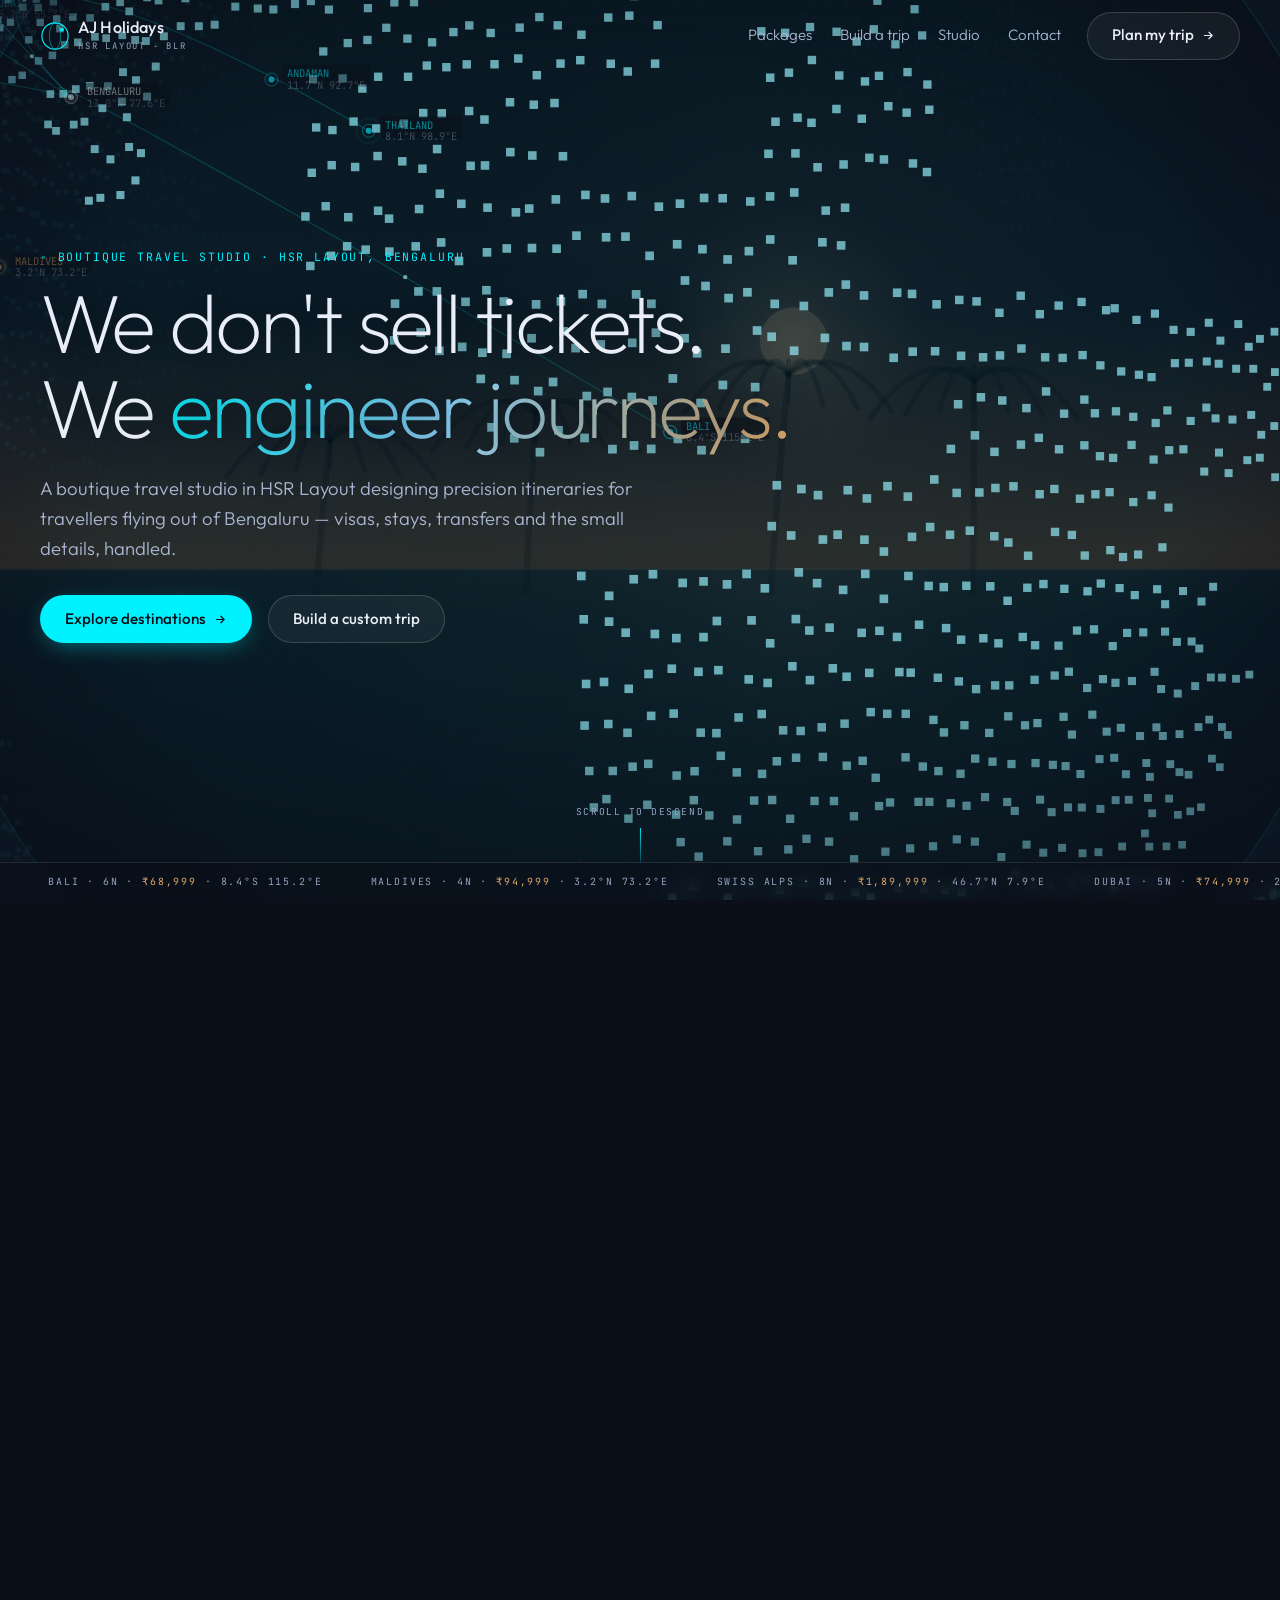
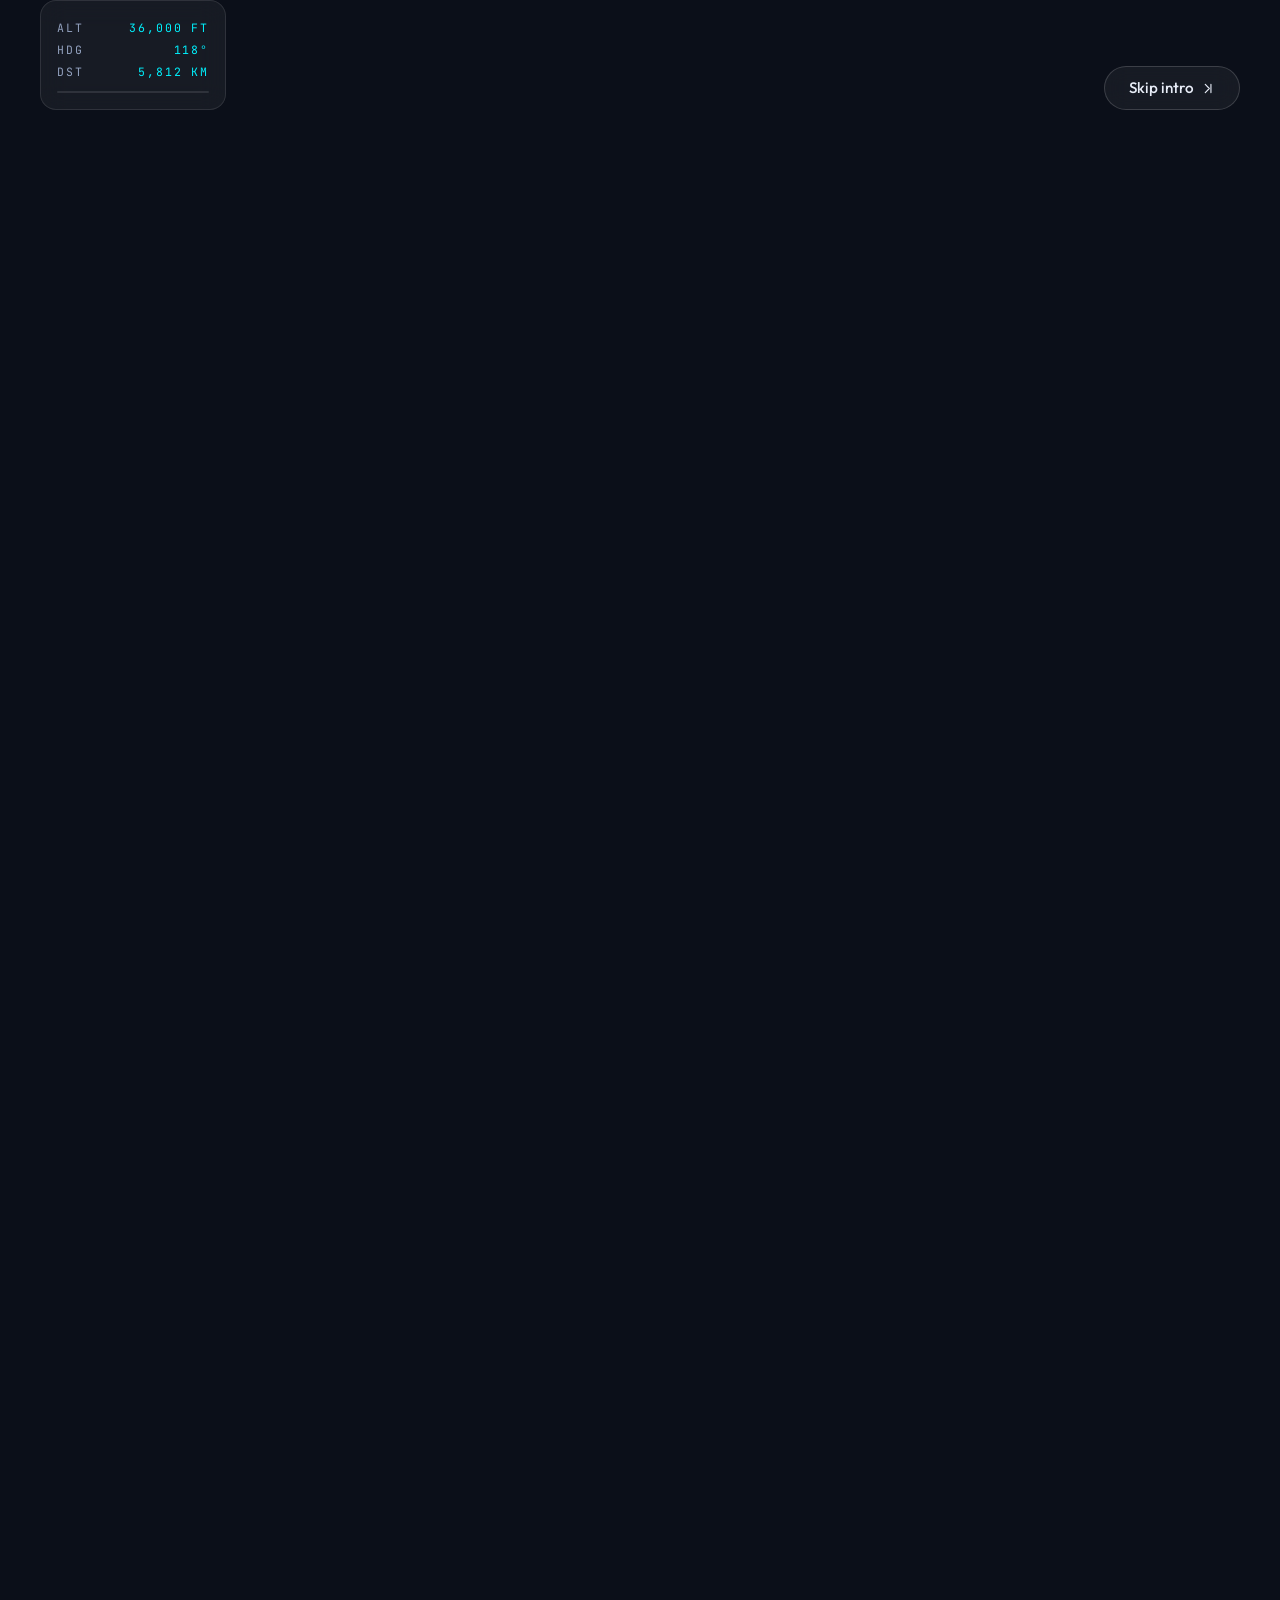
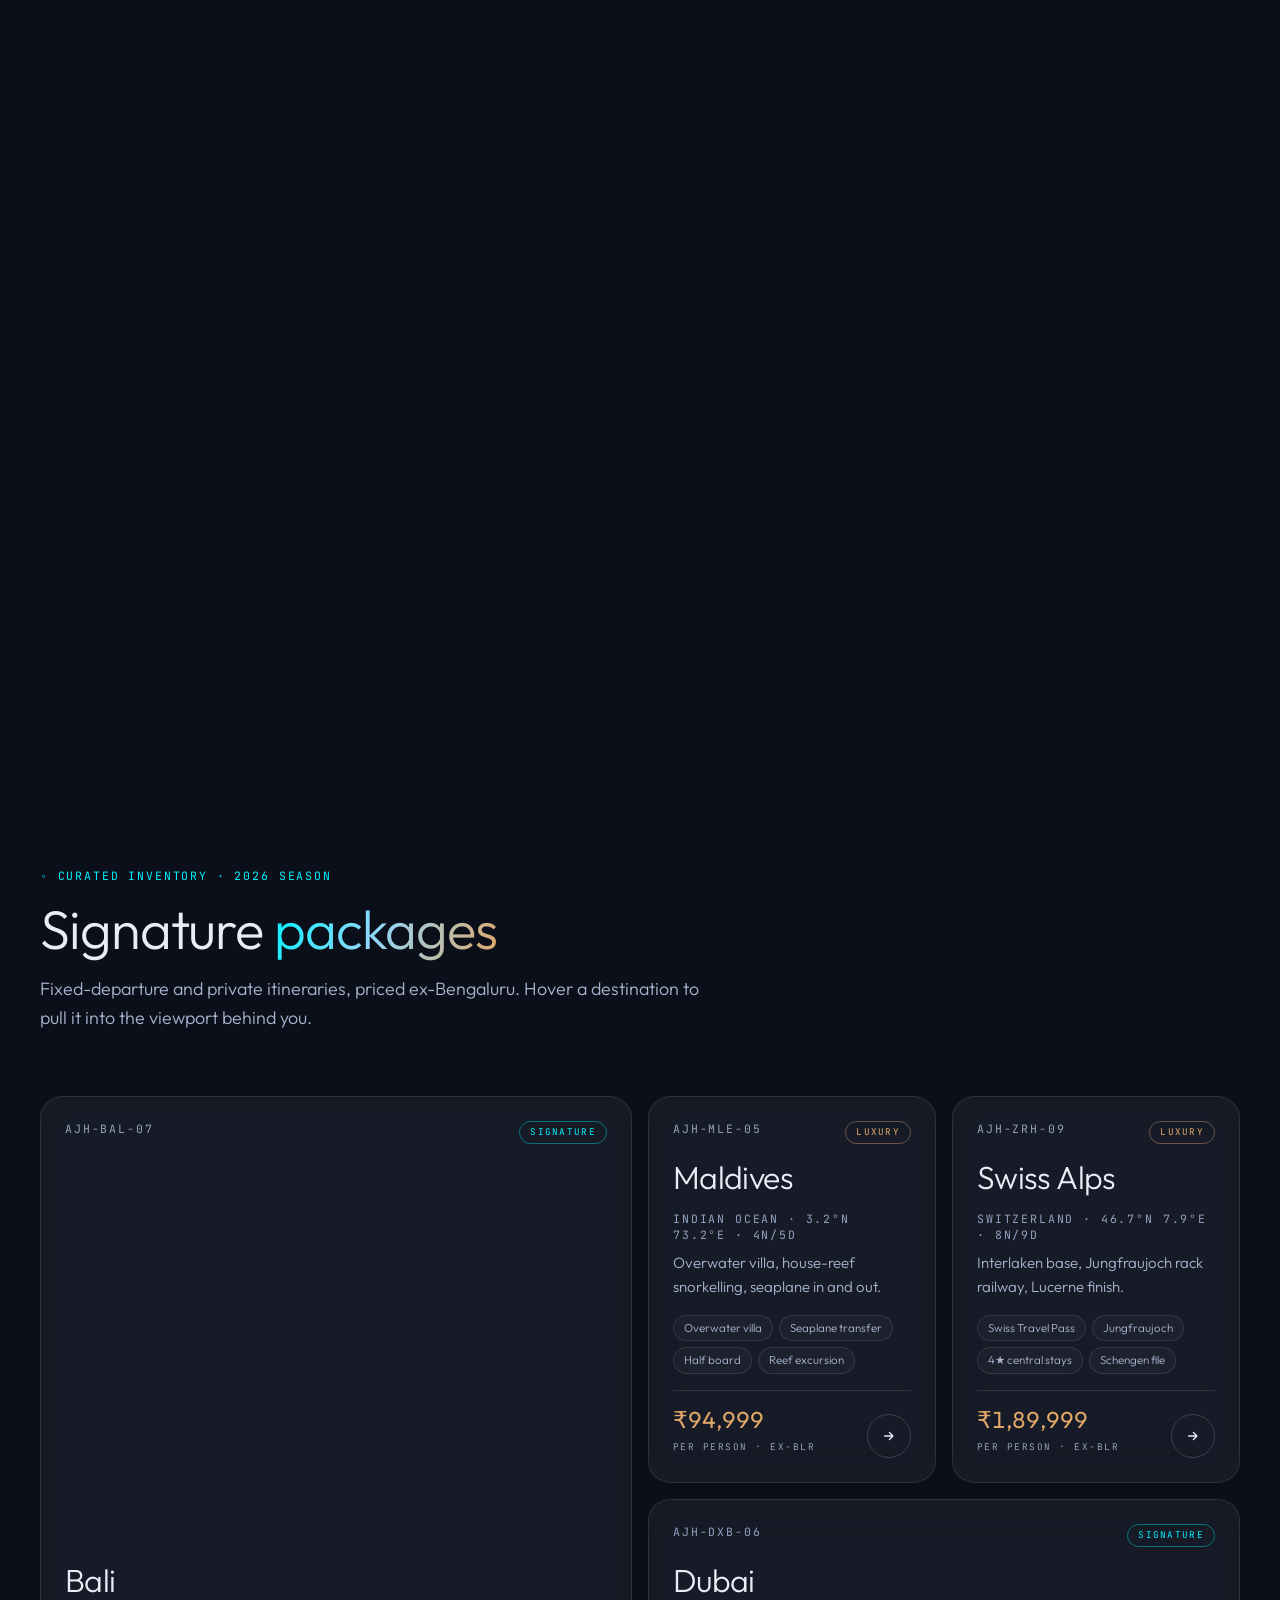
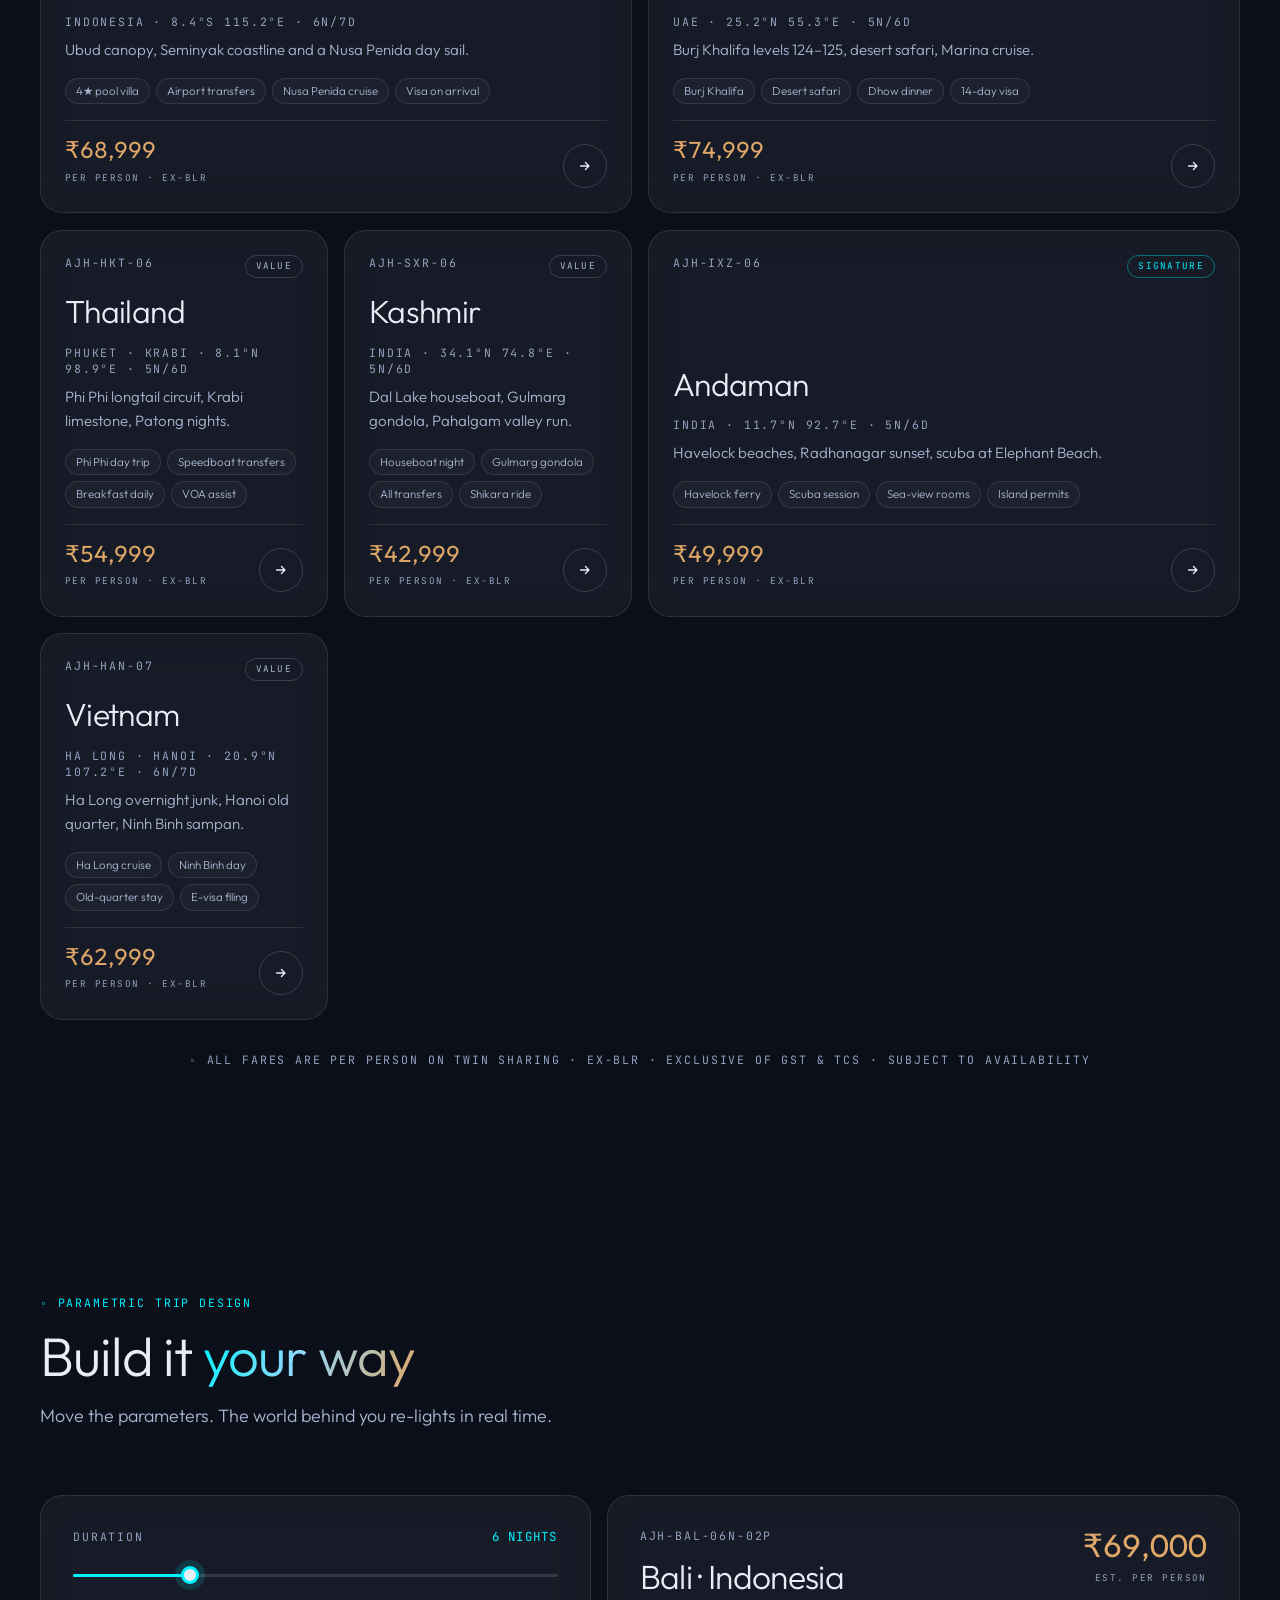
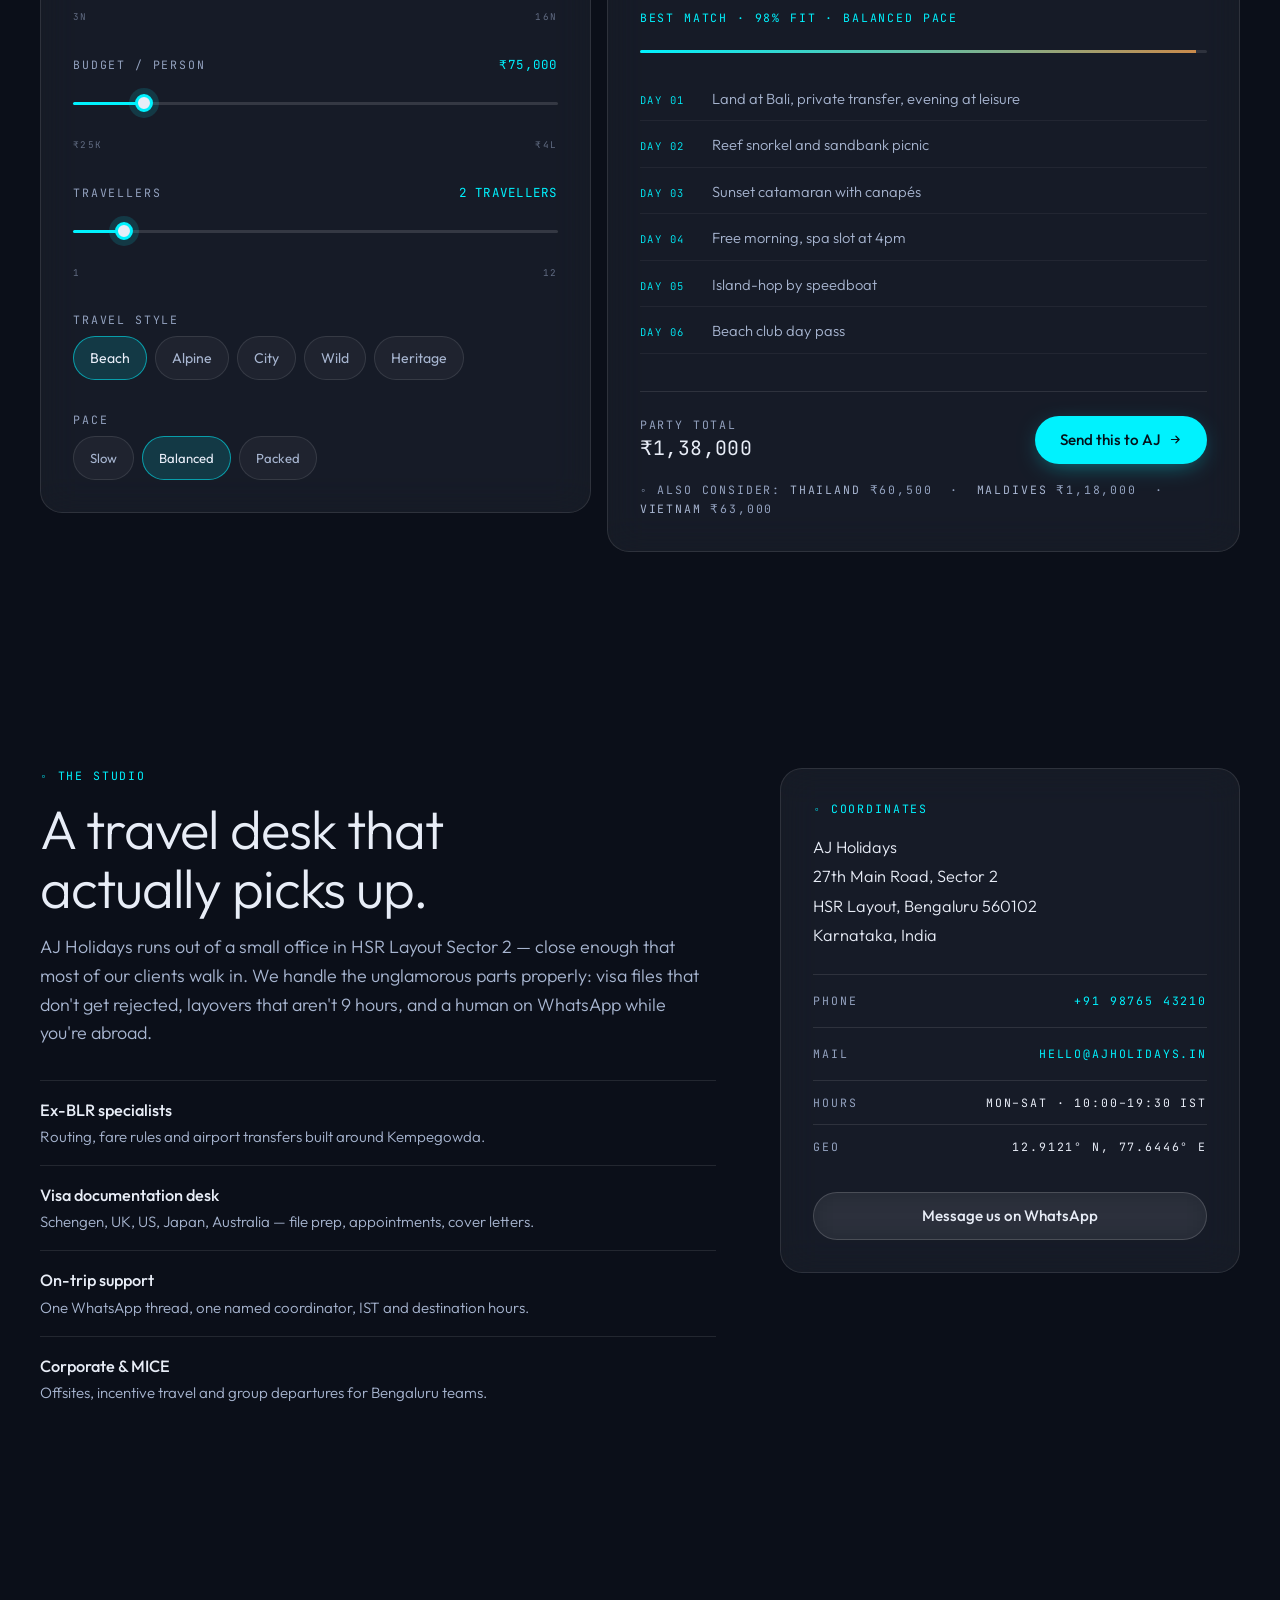
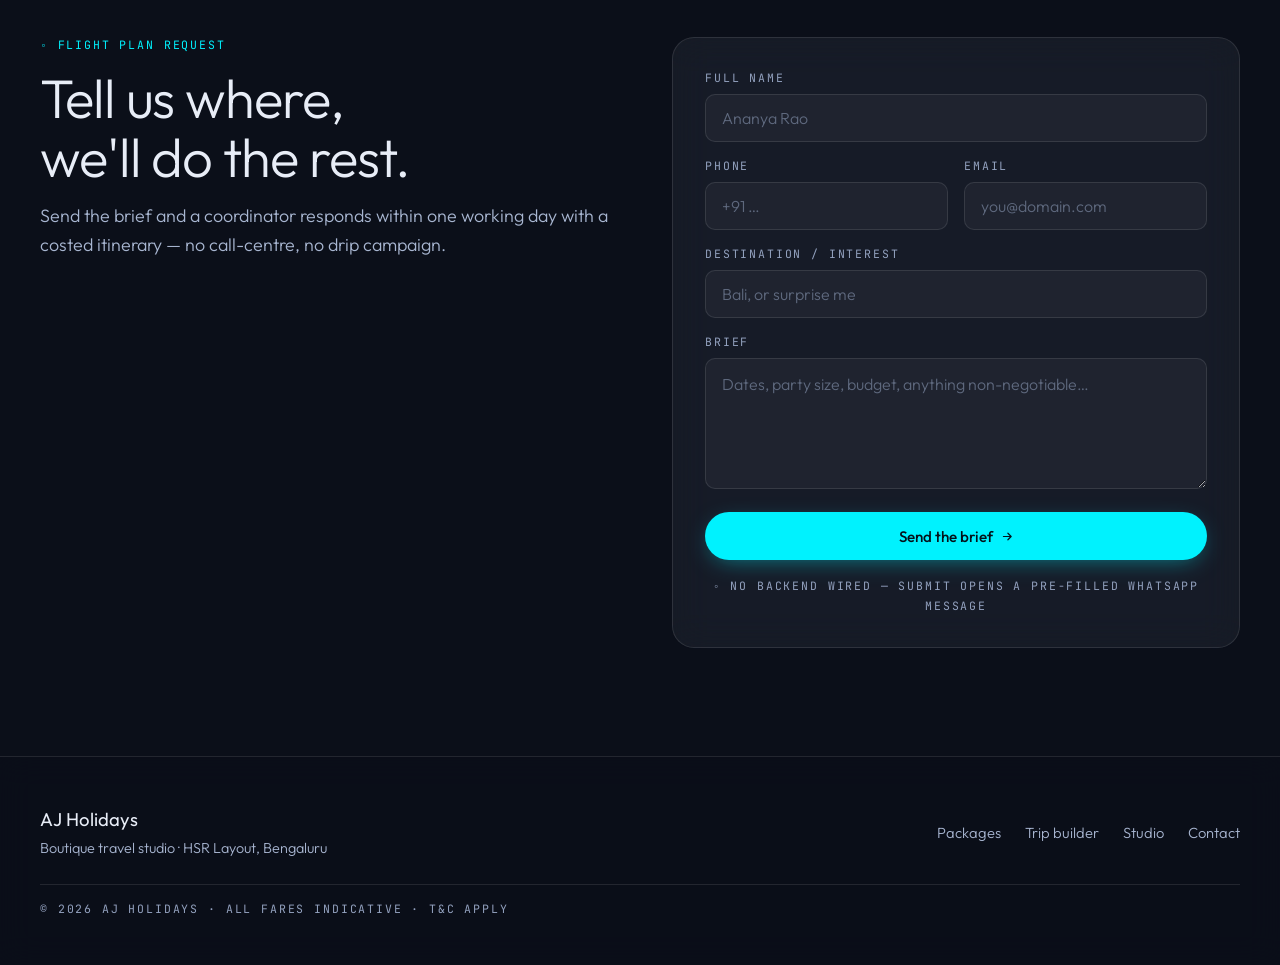
==== index.html @ 8eb2a278 "Initial commit: AJ Holidays site Zero-dependency static marketing site for a boutique travel studio " ====
<!DOCTYPE html>
<html lang="en">
<head>
<meta charset="utf-8" />
<meta name="viewport" content="width=device-width, initial-scale=1, viewport-fit=cover" />
<title>AJ Holidays — Bespoke Journeys, Engineered from Bengaluru</title>
<meta name="description" content="AJ Holidays is a boutique travel studio in HSR Layout, Bengaluru. Curated international and domestic holiday packages, custom itineraries, visas and end-to-end trip design." />
<meta name="theme-color" content="#0B0F19" />

<meta property="og:title" content="AJ Holidays — Bespoke Journeys, Engineered from Bengaluru" />
<meta property="og:description" content="Boutique travel studio in HSR Layout. Curated packages to Bali, Maldives, Switzerland, Dubai, Thailand and beyond." />
<meta property="og:type" content="website" />

<link rel="preconnect" href="https://fonts.googleapis.com" />
<link rel="preconnect" href="https://fonts.gstatic.com" crossorigin />
<link href="https://fonts.googleapis.com/css2?family=Outfit:wght@200;300;400;500;600;700&family=JetBrains+Mono:wght@300;400;500&display=swap" rel="stylesheet" />
<link rel="stylesheet" href="assets/css/style.css" />
</head>
<body>

<!--
  ┌───────────────────────────────────────────────────────────────────────┐
  │  PLACEHOLDER DATA — NOT SAFE TO PUBLISH AS-IS                         │
  │                                                                       │
  │  Invented trust claims have been removed. These remain placeholders   │
  │  and must be replaced with real values before this reaches customers: │
  │                                                                       │
  │    · Phone / WhatsApp  +91 98765 43210   (also WA_NUMBER in app.js)   │
  │    · Email             hello@ajholidays.in                            │
  │    · Street address    27th Main Rd, Sector 2, HSR Layout             │
  │    · All 8 packages    prices, inclusions, night counts (scene.js)    │
  │                                                                       │
  │  The enquiry form has no backend. Submitting opens a pre-filled       │
  │  WhatsApp message; if the popup is blocked the enquiry is lost. See   │
  │  PLAN.md task T2.                                                     │
  └───────────────────────────────────────────────────────────────────────┘
-->
<a class="skip-link" href="#packages">Skip to packages</a>

<!-- ══════════════════════════════ LOADER ══════════════════════════════ -->
<div class="loader" id="loader" aria-hidden="true">
  <div class="loader__inner">
    <div class="loader__mark">AJ</div>
    <div class="loader__bar"><i id="loaderFill"></i></div>
    <div class="loader__meta mono"><span id="loaderPct">00</span>% &nbsp;·&nbsp; CALIBRATING ORBIT</div>
  </div>
</div>

<!-- ═══════════════════════ FIXED 3D SCENE CANVAS ══════════════════════ -->
<canvas id="scene" class="scene" aria-hidden="true"></canvas>
<div class="scene-vignette" aria-hidden="true"></div>
<div class="scene-grain" aria-hidden="true"></div>

<!-- ══════════════════════════════ NAV ═════════════════════════════════ -->
<header class="nav" id="nav">
  <a class="nav__brand" href="#top">
    <span class="nav__logo" aria-hidden="true">
      <svg viewBox="0 0 32 32" width="30" height="30"><circle cx="16" cy="16" r="14" fill="none" stroke="url(#g1)" stroke-width="1.2"/><ellipse cx="16" cy="16" rx="6" ry="14" fill="none" stroke="url(#g1)" stroke-width="0.8" opacity=".55"/><path d="M2.6 16h26.8" stroke="url(#g1)" stroke-width="0.8" opacity=".55"/><circle cx="23.4" cy="9.2" r="2.1" fill="#00F2FE"/><defs><linearGradient id="g1" x1="0" y1="0" x2="32" y2="32"><stop offset="0" stop-color="#00F2FE"/><stop offset="1" stop-color="#C98A4B"/></linearGradient></defs></svg>
    </span>
    <span class="nav__word">AJ&nbsp;Holidays<em class="mono">HSR LAYOUT · BLR</em></span>
  </a>

  <nav class="nav__links" aria-label="Primary">
    <a href="#packages">Packages</a>
    <a href="#builder">Build a trip</a>
    <a href="#studio">Studio</a>
    <a href="#contact">Contact</a>
  </nav>

  <a class="btn btn--ghost nav__cta" href="#contact">
    <span>Plan my trip</span>
    <svg viewBox="0 0 16 16" width="13" height="13" aria-hidden="true"><path d="M3 8h9M8.5 4l4 4-4 4" fill="none" stroke="currentColor" stroke-width="1.4" stroke-linecap="round" stroke-linejoin="round"/></svg>
  </a>

  <button class="nav__burger" id="burger" aria-label="Open menu" aria-expanded="false"><i></i><i></i></button>
</header>

<main id="top">

<!-- ══════════════════════════════ HERO ════════════════════════════════ -->
<section class="hero" id="hero">
  <div class="hero__inner">
    <p class="eyebrow mono reveal">◦ BOUTIQUE TRAVEL STUDIO · HSR LAYOUT, BENGALURU</p>
    <h1 class="hero__title reveal">
      We don't sell tickets.<br />
      We <span class="grad">engineer journeys.</span>
    </h1>
    <p class="hero__sub reveal">
      A boutique travel studio in HSR Layout designing precision itineraries for travellers
      flying out of Bengaluru — visas, stays, transfers and the small details, handled.
    </p>
    <div class="hero__actions reveal">
      <a class="btn btn--solid" href="#packages">
        <span>Explore destinations</span>
        <svg viewBox="0 0 16 16" width="13" height="13" aria-hidden="true"><path d="M3 8h9M8.5 4l4 4-4 4" fill="none" stroke="currentColor" stroke-width="1.5" stroke-linecap="round" stroke-linejoin="round"/></svg>
      </a>
      <a class="btn btn--ghost" href="#builder"><span>Build a custom trip</span></a>
    </div>

    <!--
      REAL CREDENTIALS GO HERE.

      A stats row previously sat in this spot with invented figures (travellers
      flown, countries, years in HSR, visa success rate). All of it was made up
      to fill the layout, so it was removed rather than shipped.

      To restore it, supply figures you can actually stand behind and re-add:

        <ul class="hero__stats reveal">
          <li><b data-count="NNN">0</b><span class="mono">LABEL</span></li>
        </ul>

      The .hero__stats styles and the JS counter (app.js, [data-count]) are both
      still in place, so real numbers will animate with no further work.
      Registration numbers and verifiable memberships belong here too.
    -->
  </div>

  <div class="hero__scroll mono" aria-hidden="true">
    <span>SCROLL TO DESCEND</span>
    <i></i>
  </div>

  <div class="hero__ticker mono" aria-hidden="true">
    <div class="hero__ticker-track" id="ticker"></div>
  </div>
</section>

<!-- ═══════════════════ SCROLL PHASE 1 — CAMERA FLY-IN ═════════════════ -->
<section class="journey" id="journey">
  <div class="journey__sticky">
    <div class="journey__caption" data-cap="0">
      <p class="eyebrow mono">◦ PHASE 01 — DEPARTURE</p>
      <h2>Every trip starts as<br />a point on a sphere.</h2>
      <p class="lede">Kempegowda International · BLR · 13.1986° N, 77.7066° E</p>
    </div>

    <div class="journey__caption" data-cap="1">
      <p class="eyebrow mono">◦ PHASE 02 — DESCENT</p>
      <h2>Then it becomes<br />somewhere real.</h2>
      <p class="lede">We build the ground game — the villa, the driver, the 6 a.m. boat.</p>
    </div>

    <div class="journey__caption" data-cap="2">
      <p class="eyebrow mono">◦ PHASE 03 — ARRIVAL</p>
      <h2>Bali.<br />Six nights.</h2>
      <p class="lede">Ubud jungle canopy → Seminyak coastline → Nusa Penida day sail.</p>
    </div>

    <div class="journey__hud mono" aria-hidden="true">
      <div class="hud__row"><span>ALT</span><b id="hudAlt">36 000 ft</b></div>
      <div class="hud__row"><span>HDG</span><b id="hudHdg">118°</b></div>
      <div class="hud__row"><span>DST</span><b id="hudDst">5 812 km</b></div>
      <div class="hud__bar"><i id="hudFill"></i></div>
    </div>

    <!-- Immersive/Interactive pattern requires an escape hatch for
         impatient users; also the keyboard exit from the pinned sequence. -->
    <a class="btn btn--ghost journey__skip" href="#packages" id="skipIntro">
      <span>Skip intro</span>
      <svg viewBox="0 0 16 16" width="13" height="13" aria-hidden="true"><path d="M4 3l5 5-5 5M11 3v10" fill="none" stroke="currentColor" stroke-width="1.4" stroke-linecap="round" stroke-linejoin="round"/></svg>
    </a>
  </div>
</section>

<!-- ═══════════════ SCROLL PHASE 2 — BENTO PACKAGE GRID ════════════════ -->
<section class="section packages" id="packages">
  <div class="wrap">
    <header class="sec-head reveal">
      <p class="eyebrow mono">◦ CURATED INVENTORY · 2026 SEASON</p>
      <h2 class="sec-title">Signature <span class="grad">packages</span></h2>
      <p class="sec-lede">
        Fixed-departure and private itineraries, priced ex-Bengaluru. Hover a destination to
        pull it into the viewport behind you.
      </p>
    </header>

    <div class="bento" id="bento"><!-- injected --></div>

    <p class="packages__foot mono reveal">
      ◦ ALL FARES ARE PER PERSON ON TWIN SHARING · EX-BLR · EXCLUSIVE OF GST &amp; TCS · SUBJECT TO AVAILABILITY
    </p>
  </div>
</section>

<!-- ══════════ SCROLL PHASE 3 — CUSTOM ITINERARY BUILDER ═══════════════ -->
<section class="section builder" id="builder">
  <div class="wrap">
    <header class="sec-head reveal">
      <p class="eyebrow mono">◦ PARAMETRIC TRIP DESIGN</p>
      <h2 class="sec-title">Build it <span class="grad">your way</span></h2>
      <p class="sec-lede">Move the parameters. The world behind you re-lights in real time.</p>
    </header>

    <div class="builder__grid reveal">

      <div class="panel builder__controls">
        <div class="ctrl">
          <label for="dur">
            <span class="mono">DURATION</span>
            <b id="durOut" class="mono">6 nights</b>
          </label>
          <input type="range" id="dur" min="3" max="16" step="1" value="6" />
          <div class="ctrl__scale mono"><span>3N</span><span>16N</span></div>
        </div>

        <div class="ctrl">
          <label for="bud">
            <span class="mono">BUDGET / PERSON</span>
            <b id="budOut" class="mono">₹75,000</b>
          </label>
          <input type="range" id="bud" min="25000" max="400000" step="5000" value="75000" />
          <div class="ctrl__scale mono"><span>₹25K</span><span>₹4L</span></div>
        </div>

        <div class="ctrl">
          <label for="pax">
            <span class="mono">TRAVELLERS</span>
            <b id="paxOut" class="mono">2 adults</b>
          </label>
          <input type="range" id="pax" min="1" max="12" step="1" value="2" />
          <div class="ctrl__scale mono"><span>1</span><span>12</span></div>
        </div>

        <div class="ctrl ctrl--seg">
          <span class="mono ctrl__label">TRAVEL STYLE</span>
          <div class="seg" id="styleSeg" role="tablist" aria-label="Travel style">
            <button role="tab" class="is-on" data-style="beach">Beach</button>
            <button role="tab" data-style="alpine">Alpine</button>
            <button role="tab" data-style="city">City</button>
            <button role="tab" data-style="wild">Wild</button>
            <button role="tab" data-style="heritage">Heritage</button>
          </div>
        </div>

        <div class="ctrl ctrl--seg">
          <span class="mono ctrl__label">PACE</span>
          <div class="seg seg--sm" id="paceSeg" role="tablist" aria-label="Pace">
            <button role="tab" data-pace="slow">Slow</button>
            <button role="tab" class="is-on" data-pace="balanced">Balanced</button>
            <button role="tab" data-pace="packed">Packed</button>
          </div>
        </div>
      </div>

      <div class="panel builder__out" id="builderOut">
        <div class="bo__head">
          <div>
            <p class="mono bo__id" id="boId">AJH-CUSTOM-0000</p>
            <h3 id="boName">Bali · Indonesia</h3>
            <p class="bo__tag mono" id="boTag">BEST MATCH · 94% FIT</p>
          </div>
          <div class="bo__price">
            <b id="boPrice">₹68,999</b>
            <span class="mono">EST. PER PERSON</span>
          </div>
        </div>

        <div class="bo__meter" aria-hidden="true"><i id="boMeter"></i></div>

        <ol class="bo__days" id="boDays"><!-- injected --></ol>

        <div class="bo__foot">
          <div class="bo__totals mono">
            <span>PARTY TOTAL</span><b id="boTotal">₹1,37,998</b>
          </div>
          <button class="btn btn--solid" id="boSend">
            <span>Send this to AJ</span>
            <svg viewBox="0 0 16 16" width="13" height="13" aria-hidden="true"><path d="M3 8h9M8.5 4l4 4-4 4" fill="none" stroke="currentColor" stroke-width="1.5" stroke-linecap="round" stroke-linejoin="round"/></svg>
          </button>
        </div>

        <p class="bo__alts mono" id="boAlts"></p>
      </div>
    </div>
  </div>
</section>

<!-- ═════════════════════════════ STUDIO ═══════════════════════════════ -->
<section class="section studio" id="studio">
  <div class="wrap studio__grid">
    <div class="reveal">
      <p class="eyebrow mono">◦ THE STUDIO</p>
      <h2 class="sec-title">A travel desk that<br />actually picks up.</h2>
      <p class="sec-lede">
        AJ Holidays runs out of a small office in HSR Layout Sector 2 — close enough that most of
        our clients walk in. We handle the unglamorous parts properly: visa files that don't get
        rejected, layovers that aren't 9 hours, and a human on WhatsApp while you're abroad.
      </p>
      <ul class="studio__list">
        <li><b>Ex-BLR specialists</b><span>Routing, fare rules and airport transfers built around Kempegowda.</span></li>
        <li><b>Visa documentation desk</b><span>Schengen, UK, US, Japan, Australia — file prep, appointments, cover letters.</span></li>
        <li><b>On-trip support</b><span>One WhatsApp thread, one named coordinator, IST and destination hours.</span></li>
        <li><b>Corporate &amp; MICE</b><span>Offsites, incentive travel and group departures for Bengaluru teams.</span></li>
      </ul>
    </div>

    <aside class="panel studio__card reveal">
      <p class="mono studio__card-k">◦ COORDINATES</p>
      <address>
        AJ Holidays<br />
        27th Main Road, Sector 2<br />
        HSR Layout, Bengaluru 560102<br />
        Karnataka, India
      </address>
      <dl class="studio__dl mono">
        <div><dt>PHONE</dt><dd><a href="tel:+919876543210">+91 98765 43210</a></dd></div>
        <div><dt>MAIL</dt><dd><a href="mailto:hello@ajholidays.in">hello@ajholidays.in</a></dd></div>
        <div><dt>HOURS</dt><dd>MON–SAT · 10:00–19:30 IST</dd></div>
        <div><dt>GEO</dt><dd>12.9121° N, 77.6446° E</dd></div>
      </dl>
      <a class="btn btn--ghost btn--full" href="https://wa.me/919876543210" target="_blank" rel="noopener">
        <span>Message us on WhatsApp</span>
      </a>
    </aside>
  </div>
</section>

<!-- ═════════════════════════════ CONTACT ══════════════════════════════ -->
<section class="section contact" id="contact">
  <div class="wrap contact__grid">
    <header class="reveal">
      <p class="eyebrow mono">◦ FLIGHT PLAN REQUEST</p>
      <h2 class="sec-title">Tell us where,<br />we'll do the rest.</h2>
      <p class="sec-lede">
        Send the brief and a coordinator responds within one working day with a costed
        itinerary — no call-centre, no drip campaign.
      </p>
    </header>

    <form class="panel contact__form reveal" id="leadForm" novalidate>
      <div class="field" data-field>
        <label for="fName" class="mono">FULL NAME</label>
        <input id="fName" name="name" type="text" autocomplete="name" required
               aria-describedby="eName" placeholder="Ananya Rao" />
        <p class="err mono" id="eName">◦ NAME IS REQUIRED</p>
      </div>
      <div class="field-row">
        <div class="field" data-field>
          <label for="fPhone" class="mono">PHONE</label>
          <input id="fPhone" name="phone" type="tel" inputmode="tel" autocomplete="tel" required
                 aria-describedby="ePhone" placeholder="+91 …" />
          <p class="err mono" id="ePhone">◦ ENTER A VALID 10-DIGIT NUMBER</p>
        </div>
        <div class="field" data-field>
          <label for="fMail" class="mono">EMAIL</label>
          <input id="fMail" name="email" type="email" autocomplete="email"
                 aria-describedby="eMail" placeholder="you@domain.com" />
          <p class="err mono" id="eMail">◦ CHECK THE EMAIL FORMAT</p>
        </div>
      </div>
      <div class="field">
        <label for="fDest" class="mono">DESTINATION / INTEREST</label>
        <input id="fDest" name="destination" type="text" placeholder="Bali, or surprise me" />
      </div>
      <div class="field">
        <label for="fMsg" class="mono">BRIEF</label>
        <textarea id="fMsg" name="message" rows="4" placeholder="Dates, party size, budget, anything non-negotiable…"></textarea>
      </div>

      <button class="btn btn--solid btn--full" type="submit">
        <span>Send the brief</span>
        <svg viewBox="0 0 16 16" width="13" height="13" aria-hidden="true"><path d="M3 8h9M8.5 4l4 4-4 4" fill="none" stroke="currentColor" stroke-width="1.5" stroke-linecap="round" stroke-linejoin="round"/></svg>
      </button>

      <p class="form-note mono" id="formNote" role="status" aria-live="polite">
        ◦ NO BACKEND WIRED — SUBMIT OPENS A PRE-FILLED WHATSAPP MESSAGE
      </p>
    </form>
  </div>
</section>

</main>

<!-- ══════════════════════════════ FOOTER ══════════════════════════════ -->
<footer class="footer">
  <div class="wrap footer__grid">
    <div>
      <p class="footer__mark">AJ Holidays</p>
      <p class="footer__line">Boutique travel studio · HSR Layout, Bengaluru</p>
    </div>
    <nav class="footer__nav" aria-label="Footer">
      <a href="#packages">Packages</a>
      <a href="#builder">Trip builder</a>
      <a href="#studio">Studio</a>
      <a href="#contact">Contact</a>
    </nav>
    <p class="footer__legal mono">
      © <span id="yr">2026</span> AJ HOLIDAYS · ALL FARES INDICATIVE · T&amp;C APPLY
    </p>
  </div>
</footer>

<script src="assets/js/scene.js"></script>
<script src="assets/js/app.js"></script>
</body>
</html>
---- assets/css/style.css ----
/* ═══════════════════════════════════════════════════════════════════════
   AJ HOLIDAYS — STYLE SHEET
   Design system: design-system/aj-holidays/MASTER.md
   Palette "Obsidian / Ion / Copper" — manual dark-mode override, contrast
   verified (fg 16.31:1, muted 9.37:1, cyan 13.80:1, copper 6.58:1).
   Style: Bento Grids · Pattern: Immersive/Interactive Experience
   ═══════════════════════════════════════════════════════════════════════ */

/* ── Tokens ──────────────────────────────────────────────────────────── */
:root{
  /* colour */
  --bg:#0B0F19;
  --elev:#131A29;
  --glass:rgba(255,255,255,.05);
  --glass-2:rgba(255,255,255,.075);
  --line:rgba(255,255,255,.10);
  --line-2:rgba(255,255,255,.16);
  --fg:#E8EDF7;
  --fg-muted:#A8B6D1;
  --fg-dim:#93A2BF;
  --cyan:#00F2FE;
  --on-cyan:#04121A;
  --copper:#C98A4B;
  --copper-lt:#E0A868;
  --ring:#00F2FE;
  --bad:#FF6B6B;

  /* spacing — density 5/10 (standard) */
  --space-xs:4px;  --space-sm:8px;  --space-md:16px; --space-lg:24px;
  --space-xl:32px; --space-2xl:48px; --space-3xl:64px;

  /* radius / motion */
  --r-sm:10px; --r-md:16px; --r-lg:22px; --r-xl:28px;
  --t-fast:150ms; --t:220ms; --t-slow:300ms;
  --ease:cubic-bezier(.22,.61,.36,1);

  --maxw:1240px;
  --nav-h:72px;
}

*,*::before,*::after{ box-sizing:border-box; }

html{
  scroll-behavior:smooth;                 /* ux: nav-smooth-scroll */
  -webkit-text-size-adjust:100%;
}
html,body{ margin:0; padding:0; }

body{
  background:var(--bg);
  color:var(--fg);
  font-family:'Outfit',system-ui,-apple-system,'Segoe UI',Roboto,sans-serif;
  font-size:16px;                          /* ux: base 16px */
  font-weight:300;
  line-height:1.6;                         /* ux: line-height ≥1.5 */
  overflow-x:hidden;                       /* ux: no horizontal scroll */
  -webkit-font-smoothing:antialiased;
  text-rendering:optimizeLegibility;
}

img,svg{ max-width:100%; display:block; }

.mono{
  font-family:'JetBrains Mono',ui-monospace,SFMono-Regular,Menlo,monospace;
  font-weight:400;                         /* mono rule: never bold */
  font-size:.72rem;                        /* 11.5px — within 11–13px band */
  letter-spacing:.16em;
  text-transform:uppercase;
  line-height:1.4;
}

/* ── Focus: visible always, never removed ────────────────────────────── */
:focus-visible{
  outline:2px solid var(--ring);
  outline-offset:3px;
  border-radius:4px;
}
::selection{ background:rgba(0,242,254,.28); color:#fff; }

/* ── Skip link (a11y) ────────────────────────────────────────────────── */
.skip-link{
  position:fixed; top:-100px; left:var(--space-md); z-index:200;
  background:var(--cyan); color:var(--on-cyan);
  padding:12px 18px; border-radius:var(--r-sm);
  font-weight:600; text-decoration:none;
  transition:top var(--t) var(--ease);
}
.skip-link:focus{ top:var(--space-md); }

/* ═══════════════════════════ LOADER ═════════════════════════════════ */
.loader{
  position:fixed; inset:0; z-index:150;
  background:var(--bg);
  display:grid; place-items:center;
  transition:opacity 600ms var(--ease), visibility 600ms;
}
.loader.is-done{ opacity:0; visibility:hidden; pointer-events:none; }
.loader__inner{ text-align:center; width:min(280px,72vw); }
.loader__mark{
  font-size:2.5rem; font-weight:200; letter-spacing:.22em;
  background:linear-gradient(120deg,var(--cyan),var(--copper));
  -webkit-background-clip:text; background-clip:text; color:transparent;
  margin-bottom:var(--space-lg);
}
.loader__bar{
  height:2px; background:var(--line); border-radius:2px; overflow:hidden;
}
.loader__bar i{
  display:block; height:100%; width:0%;
  background:linear-gradient(90deg,var(--cyan),var(--copper));
  transition:width 180ms linear;
}
.loader__meta{ margin-top:var(--space-md); color:var(--fg-dim); }

/* ═══════════════════════ FIXED SCENE LAYERS ═════════════════════════ */
.scene{
  position:fixed; inset:0; width:100%; height:100%;
  z-index:0; display:block;
  background:var(--bg);
}
.scene-vignette{
  position:fixed; inset:0; z-index:1; pointer-events:none;
  background:
    radial-gradient(120% 85% at 50% 42%, transparent 42%, rgba(11,15,25,.55) 78%, rgba(11,15,25,.88) 100%);
}
.scene-grain{
  position:fixed; inset:0; z-index:1; pointer-events:none; opacity:.4;
  mix-blend-mode:overlay;
  background-image:url("data:image/svg+xml,%3Csvg xmlns='http://www.w3.org/2000/svg' width='140' height='140'%3E%3Cfilter id='n'%3E%3CfeTurbulence type='fractalNoise' baseFrequency='.85' numOctaves='3'/%3E%3C/filter%3E%3Crect width='140' height='140' filter='url(%23n)' opacity='.35'/%3E%3C/svg%3E");
}

main,.footer{ position:relative; z-index:2; }

/* ═══════════════════════════ NAV ════════════════════════════════════ */
.nav{
  position:fixed; top:0; left:0; right:0; z-index:100;
  height:var(--nav-h);
  display:flex; align-items:center; gap:var(--space-lg);
  padding:0 clamp(16px,4vw,40px);
  transition:background var(--t-slow) var(--ease),
             border-color var(--t-slow) var(--ease),
             backdrop-filter var(--t-slow) var(--ease);
  border-bottom:1px solid transparent;
}
.nav.is-stuck{
  background:rgba(11,15,25,.72);
  -webkit-backdrop-filter:blur(18px) saturate(140%);
  backdrop-filter:blur(18px) saturate(140%);
  border-bottom-color:var(--line);
}
.nav__brand{
  display:flex; align-items:center; gap:var(--space-sm);
  color:var(--fg); text-decoration:none; margin-right:auto;
  min-height:44px;                          /* ux: 44×44 min touch target */
}
.nav__logo{ display:grid; place-items:center; flex:none; }
.nav__word{
  display:flex; flex-direction:column; line-height:1.1;
  font-weight:500; font-size:1.02rem; letter-spacing:.01em;
}
.nav__word em{
  font-family:'JetBrains Mono',ui-monospace,monospace;
  font-style:normal; font-size:.56rem; letter-spacing:.2em;
  color:var(--fg-dim); margin-top:3px;
}
.nav__links{ display:flex; gap:var(--space-lg); }
.nav__links a{
  position:relative; color:var(--fg-muted); text-decoration:none;
  font-size:.94rem; padding:6px 2px;
  display:inline-flex; align-items:center;
  min-height:44px;                          /* touch tablets sit above 768px */
  transition:color var(--t) var(--ease);
}
.nav__links a::after{
  content:''; position:absolute; left:0; right:0; bottom:11px; height:1px;
  background:var(--cyan); transform:scaleX(0); transform-origin:left;
  transition:transform var(--t) var(--ease);
}
.nav__links a:hover{ color:var(--fg); }
.nav__links a:hover::after{ transform:scaleX(1); }

.nav__burger{
  display:none;
  width:44px; height:44px;                 /* ux: 44×44 min touch target */
  background:var(--glass); border:1px solid var(--line);
  border-radius:var(--r-sm);
  cursor:pointer;
  align-items:center; justify-content:center; flex-direction:column; gap:5px;
}
.nav__burger i{
  display:block; width:17px; height:1.5px; background:var(--fg);
  transition:transform var(--t) var(--ease), opacity var(--t) var(--ease);
}
.nav__burger[aria-expanded="true"] i:first-child{ transform:translateY(3.2px) rotate(45deg); }
.nav__burger[aria-expanded="true"] i:last-child{ transform:translateY(-3.2px) rotate(-45deg); }

/* ═══════════════════════════ BUTTONS ════════════════════════════════ */
.btn{
  display:inline-flex; align-items:center; justify-content:center;
  gap:var(--space-sm);
  min-height:48px; padding:0 var(--space-lg);   /* ≥44px touch */
  border-radius:999px; border:1px solid transparent;
  font-family:inherit; font-size:.95rem; font-weight:500;
  text-decoration:none; cursor:pointer;         /* checklist: cursor-pointer */
  transition:transform var(--t) var(--ease), background var(--t) var(--ease),
             border-color var(--t) var(--ease), box-shadow var(--t) var(--ease),
             color var(--t) var(--ease);
  white-space:nowrap;
}
.btn:hover{ transform:translateY(-2px); }
.btn:active{ transform:translateY(0); }
.btn--solid{
  background:var(--cyan); color:var(--on-cyan);  /* 13.67:1 */
  box-shadow:0 6px 24px -8px rgba(0,242,254,.55);
}
.btn--solid:hover{ box-shadow:0 12px 34px -10px rgba(0,242,254,.75); }
.btn--ghost{
  background:var(--glass); color:var(--fg);
  border-color:var(--line-2);
  -webkit-backdrop-filter:blur(12px); backdrop-filter:blur(12px);
}
.btn--ghost:hover{ background:var(--glass-2); border-color:rgba(0,242,254,.45); }
.btn--full{ width:100%; }
.btn svg{ flex:none; transition:transform var(--t) var(--ease); }
.btn:hover svg{ transform:translateX(3px); }

/* ═══════════════════════════ TYPE ═══════════════════════════════════ */
.eyebrow{ color:var(--cyan); margin:0 0 var(--space-md); }
.grad{
  background:linear-gradient(110deg,var(--cyan) 0%,#8FD9FF 45%,var(--copper-lt) 100%);
  -webkit-background-clip:text; background-clip:text; color:transparent;
}
h1,h2,h3{ font-weight:300; letter-spacing:-.02em; margin:0; }
.sec-title{ font-size:clamp(2rem,5vw,3.4rem); line-height:1.08; margin-bottom:var(--space-md); }
.sec-lede{
  color:var(--fg-muted); max-width:56ch;
  font-size:clamp(1rem,1.6vw,1.12rem); margin:0;
}

.wrap{ width:min(100% - 2*clamp(16px,5vw,40px), var(--maxw)); margin-inline:auto; }
.section{ padding:clamp(80px,12vh,140px) 0; }
.sec-head{ margin-bottom:var(--space-3xl); }

/* ── Reveal (respects reduced motion further down) ───────────────────── */
.reveal{
  opacity:0; transform:translateY(24px);
  transition:opacity 700ms var(--ease), transform 700ms var(--ease);
}
.reveal.is-in{ opacity:1; transform:none; }

/* ═══════════════════════════ HERO ═══════════════════════════════════ */
.hero{
  min-height:100svh; position:relative;
  display:flex; align-items:center;
  padding:calc(var(--nav-h) + 40px) 0 120px;
}
.hero__inner{
  width:min(100% - 2*clamp(16px,5vw,40px), var(--maxw));
  margin-inline:auto;
}
.hero__title{
  font-size:clamp(2.5rem,7.2vw,5.2rem);
  line-height:1.02; letter-spacing:-.035em; font-weight:200;
  margin-bottom:var(--space-lg);
  text-shadow:0 2px 40px rgba(11,15,25,.9);
}
.hero__sub{
  color:var(--fg-muted); max-width:52ch;
  font-size:clamp(1rem,1.8vw,1.16rem);
  margin:0 0 var(--space-xl);
}
.hero__actions{ display:flex; flex-wrap:wrap; gap:var(--space-md); }

.hero__stats{
  list-style:none; margin:var(--space-3xl) 0 0; padding:0;
  display:grid; grid-template-columns:repeat(4,minmax(0,1fr));
  gap:var(--space-md); max-width:720px;
}
.hero__stats li{
  border-left:1px solid var(--line);
  padding-left:var(--space-md);
  min-height:64px;                          /* reserve space → low CLS */
}
.hero__stats b{
  display:block; font-size:clamp(1.4rem,3vw,2rem);
  font-weight:300; color:var(--fg); line-height:1.1;
  font-variant-numeric:tabular-nums;
}
.hero__stats span{ color:var(--fg-dim); font-size:.62rem; }

.hero__scroll{
  position:absolute; left:50%; bottom:28px; transform:translateX(-50%);
  display:flex; flex-direction:column; align-items:center; gap:10px;
  color:var(--fg-dim); font-size:.6rem;
}
.hero__scroll i{
  width:1px; height:44px; background:linear-gradient(var(--cyan),transparent);
  animation:drop 2.2s var(--ease) infinite;
}
@keyframes drop{
  0%{ transform:scaleY(0); transform-origin:top; opacity:0; }
  40%{ transform:scaleY(1); transform-origin:top; opacity:1; }
  60%{ transform:scaleY(1); transform-origin:bottom; opacity:1; }
  100%{ transform:scaleY(0); transform-origin:bottom; opacity:0; }
}

.hero__ticker{
  position:absolute; left:0; right:0; bottom:0;
  border-top:1px solid var(--line);
  background:rgba(11,15,25,.5);
  -webkit-backdrop-filter:blur(10px); backdrop-filter:blur(10px);
  overflow:hidden; height:38px; display:flex; align-items:center;
}
.hero__ticker-track{
  display:flex; gap:var(--space-2xl); white-space:nowrap;
  color:var(--fg-dim); font-size:.62rem;
  animation:slide 46s linear infinite;
  padding-left:var(--space-2xl);
}
.hero__ticker-track b{ color:var(--copper-lt); font-weight:400; }
@keyframes slide{ to{ transform:translateX(-50%); } }

/* ═════════════════ JOURNEY (pinned scrollytelling) ══════════════════ */
.journey{ height:340vh; position:relative; }
.journey__sticky{
  position:sticky; top:0; height:100svh;
  display:grid; place-items:center;
  padding:0 clamp(16px,5vw,40px);
}
.journey__caption{
  position:absolute; left:50%; top:50%;
  transform:translate(-50%,-50%);
  width:min(100%,760px); text-align:center;
  opacity:0; pointer-events:none;
  transition:opacity 400ms var(--ease);
}
.journey__caption h2{
  font-size:clamp(2rem,5.6vw,3.8rem); line-height:1.05; font-weight:200;
  margin-bottom:var(--space-md);
  text-shadow:0 2px 50px rgba(11,15,25,.95);
}
.journey__caption .lede{
  color:var(--fg-muted); margin:0;
  font-size:clamp(.95rem,1.6vw,1.08rem);
}

.journey__hud{
  position:absolute; left:clamp(16px,5vw,40px); bottom:clamp(70px,10vh,90px);
  width:186px; padding:var(--space-md);
  background:var(--glass); border:1px solid var(--line);
  border-radius:var(--r-md);
  -webkit-backdrop-filter:blur(14px); backdrop-filter:blur(14px);
}
.hud__row{
  display:flex; justify-content:space-between; align-items:baseline;
  color:var(--fg-dim); padding:3px 0;
}
.hud__row b{ color:var(--cyan); font-weight:400; font-variant-numeric:tabular-nums; }
.hud__bar{ height:2px; background:var(--line); margin-top:var(--space-sm); border-radius:2px; overflow:hidden; }
.hud__bar i{ display:block; height:100%; width:0%; background:var(--cyan); }

/* Skip control — required by the Immersive/Interactive pattern */
.journey__skip{
  position:absolute; right:clamp(16px,5vw,40px); bottom:clamp(70px,10vh,90px);
  min-height:44px;
}

/* ═══════════════════════ BENTO PACKAGE GRID ═════════════════════════ */
.bento{
  display:grid;
  grid-template-columns:repeat(4,minmax(0,1fr));
  gap:var(--space-md);
}
.card{
  position:relative; overflow:hidden;
  display:flex; flex-direction:column; justify-content:flex-end;
  min-height:236px; padding:var(--space-lg);
  border-radius:var(--r-lg);
  border:1px solid var(--line);
  background:var(--glass);
  -webkit-backdrop-filter:blur(18px) saturate(130%);
  backdrop-filter:blur(18px) saturate(130%);
  color:inherit; text-decoration:none; cursor:pointer;
  transition:transform var(--t-slow) var(--ease),
             border-color var(--t-slow) var(--ease),
             background var(--t-slow) var(--ease),
             box-shadow var(--t-slow) var(--ease);
  will-change:transform;
}
.card::before{                       /* copper/cyan wash on hover */
  content:''; position:absolute; inset:0; opacity:0;
  background:radial-gradient(120% 90% at 20% 0%, rgba(0,242,254,.14), transparent 60%);
  transition:opacity var(--t-slow) var(--ease);
}
.card:hover,.card:focus-visible{
  transform:translateY(-4px) scale(1.012);   /* style: hover scale ~1.02 */
  border-color:rgba(0,242,254,.42);
  background:var(--glass-2);
  box-shadow:0 22px 60px -28px rgba(0,242,254,.5);
}
.card:hover::before,.card:focus-visible::before{ opacity:1; }
.card.is-active{ border-color:rgba(0,242,254,.55); }
.card > *{ position:relative; }

.card--xl{ grid-column:span 2; grid-row:span 2; min-height:492px; }
.card--w{ grid-column:span 2; }

.card__top{
  display:flex; justify-content:space-between; align-items:flex-start;
  gap:var(--space-sm); margin-bottom:auto;
}
.card__id{ color:var(--fg-dim); }
.card__tier{
  border:1px solid var(--line-2); border-radius:999px;
  padding:4px 10px; color:var(--fg-muted);
  font-size:.58rem; letter-spacing:.14em;
}
.card__tier[data-tier="luxury"]{ color:var(--copper-lt); border-color:rgba(224,168,104,.42); }
.card__tier[data-tier="signature"]{ color:var(--cyan); border-color:rgba(0,242,254,.4); }

.card h3{
  font-size:clamp(1.35rem,2.6vw,2rem); font-weight:300;
  line-height:1.1; margin:var(--space-md) 0 var(--space-xs);
}
.card__geo{ color:var(--fg-dim); margin-bottom:var(--space-sm); }
.card__blurb{
  color:var(--fg-muted); font-size:.94rem; margin:0 0 var(--space-md);
  max-width:44ch;
}
.card__inc{
  list-style:none; margin:0 0 var(--space-md); padding:0;
  display:flex; flex-wrap:wrap; gap:6px;
}
.card__inc li{
  font-size:.72rem; color:var(--fg-muted);
  border:1px solid var(--line); border-radius:999px; padding:3px 10px;
  background:rgba(255,255,255,.03);
}
.card__foot{
  display:flex; justify-content:space-between; align-items:flex-end;
  gap:var(--space-md); padding-top:var(--space-md);
  border-top:1px solid var(--line);
}
.card__price b{
  display:block; font-size:1.45rem; font-weight:400; color:var(--copper-lt);
  line-height:1.1; font-variant-numeric:tabular-nums;
}
.card__price span{ color:var(--fg-dim); font-size:.58rem; }
.card__go{
  display:grid; place-items:center; flex:none;
  width:44px; height:44px; border-radius:50%;
  border:1px solid var(--line-2); color:var(--fg);
  transition:background var(--t) var(--ease), border-color var(--t) var(--ease),
             transform var(--t) var(--ease);
}
.card:hover .card__go{
  background:var(--cyan); color:var(--on-cyan);
  border-color:var(--cyan); transform:rotate(-45deg);
}

.packages__foot{ color:var(--fg-dim); margin-top:var(--space-xl); text-align:center; }

/* ═══════════════════════════ PANELS ═════════════════════════════════ */
.panel{
  background:var(--glass); border:1px solid var(--line);
  border-radius:var(--r-lg); padding:clamp(20px,3vw,32px);
  -webkit-backdrop-filter:blur(18px) saturate(130%);
  backdrop-filter:blur(18px) saturate(130%);
}

/* ═══════════════════════ ITINERARY BUILDER ══════════════════════════ */
.builder__grid{
  display:grid; grid-template-columns:minmax(0,1fr) minmax(0,1.15fr);
  gap:var(--space-md); align-items:start;
}
.ctrl{ margin-bottom:var(--space-xl); }
.ctrl:last-child{ margin-bottom:0; }
.ctrl label,.ctrl__label{
  display:flex; justify-content:space-between; align-items:baseline;
  gap:var(--space-md); color:var(--fg-dim); margin-bottom:var(--space-sm);
}
.ctrl label b{ color:var(--cyan); font-size:.78rem; letter-spacing:.1em; }
.ctrl__scale{
  display:flex; justify-content:space-between;
  color:var(--fg-dim); opacity:.6; font-size:.58rem; margin-top:6px;
}

input[type=range]{
  -webkit-appearance:none; appearance:none;
  width:100%; height:44px;                 /* 44px hit area, thin visual track */
  background:transparent; cursor:pointer; margin:0;
}
input[type=range]::-webkit-slider-runnable-track{
  height:3px; border-radius:3px;
  background:linear-gradient(90deg,var(--cyan) var(--fill,50%),rgba(255,255,255,.13) var(--fill,50%));
}
input[type=range]::-moz-range-track{ height:3px; border-radius:3px; background:rgba(255,255,255,.13); }
input[type=range]::-moz-range-progress{ height:3px; border-radius:3px; background:var(--cyan); }
input[type=range]::-webkit-slider-thumb{
  -webkit-appearance:none; appearance:none;
  width:18px; height:18px; margin-top:-7.5px;
  border-radius:50%; background:var(--fg);
  border:3px solid var(--cyan);
  box-shadow:0 0 0 6px rgba(0,242,254,.14);
  transition:box-shadow var(--t) var(--ease), transform var(--t) var(--ease);
}
input[type=range]::-moz-range-thumb{
  width:18px; height:18px; border-radius:50%;
  background:var(--fg); border:3px solid var(--cyan);
  box-shadow:0 0 0 6px rgba(0,242,254,.14);
}
input[type=range]:hover::-webkit-slider-thumb{ box-shadow:0 0 0 9px rgba(0,242,254,.2); }
input[type=range]:active::-webkit-slider-thumb{ transform:scale(1.12); }

.seg{
  display:flex; flex-wrap:wrap; gap:var(--space-sm);   /* ≥8px between targets */
}
.seg button{
  min-height:44px; padding:0 var(--space-md);
  border-radius:999px; cursor:pointer;
  background:rgba(255,255,255,.04); border:1px solid var(--line);
  color:var(--fg-muted); font-family:inherit; font-size:.88rem;
  transition:background var(--t) var(--ease), color var(--t) var(--ease),
             border-color var(--t) var(--ease), transform var(--t) var(--ease);
}
.seg button:hover{ color:var(--fg); border-color:var(--line-2); transform:translateY(-1px); }
.seg button.is-on{
  background:rgba(0,242,254,.14); border-color:rgba(0,242,254,.55);
  color:var(--fg);
}
.seg--sm button{ font-size:.82rem; padding:0 var(--space-md); }

.bo__head{
  display:flex; justify-content:space-between; align-items:flex-start;
  gap:var(--space-md); flex-wrap:wrap;
}
.bo__id{ color:var(--fg-dim); margin:0 0 6px; }
.bo__head h3{ font-size:clamp(1.5rem,3vw,2.1rem); font-weight:300; margin:0 0 6px; }
.bo__tag{ color:var(--cyan); margin:0; }
.bo__price{ text-align:right; }
.bo__price b{
  display:block; font-size:clamp(1.5rem,3vw,2rem); font-weight:400;
  color:var(--copper-lt); line-height:1.1; font-variant-numeric:tabular-nums;
}
.bo__price span{ color:var(--fg-dim); font-size:.58rem; }

.bo__meter{
  height:3px; background:var(--line); border-radius:3px;
  margin:var(--space-lg) 0; overflow:hidden;
}
.bo__meter i{
  display:block; height:100%; width:60%;
  background:linear-gradient(90deg,var(--cyan),var(--copper));
  transition:width var(--t-slow) var(--ease);
}

.bo__days{
  list-style:none; margin:0; padding:0;
  max-height:290px; overflow-y:auto;
  display:flex; flex-direction:column; gap:2px;
  scrollbar-width:thin; scrollbar-color:var(--line-2) transparent;
}
.bo__days::-webkit-scrollbar{ width:5px; }
.bo__days::-webkit-scrollbar-thumb{ background:var(--line-2); border-radius:5px; }
.bo__days li{
  display:grid; grid-template-columns:56px 1fr; gap:var(--space-md);
  align-items:baseline;
  padding:10px 0; border-bottom:1px solid rgba(255,255,255,.05);
}
.bo__days li:last-child{ border-bottom:0; }
.bo__days .d{
  font-family:'JetBrains Mono',ui-monospace,monospace;
  font-size:.66rem; letter-spacing:.14em; color:var(--cyan);
  text-transform:uppercase;
}
.bo__days .t{ color:var(--fg-muted); font-size:.92rem; }

.bo__foot{
  display:flex; justify-content:space-between; align-items:center;
  gap:var(--space-md); flex-wrap:wrap;
  margin-top:var(--space-lg); padding-top:var(--space-lg);
  border-top:1px solid var(--line);
}
.bo__totals{ color:var(--fg-dim); display:flex; flex-direction:column; gap:2px; }
.bo__totals b{
  color:var(--fg); font-size:1.24rem; font-weight:400;
  letter-spacing:.02em; font-variant-numeric:tabular-nums;
}
.bo__alts{ color:var(--fg-dim); margin:var(--space-md) 0 0; line-height:1.7; }
.bo__alts b{ color:var(--fg-muted); font-weight:400; }

/* ═══════════════════════════ STUDIO ═════════════════════════════════ */
.studio__grid{
  display:grid; grid-template-columns:minmax(0,1.25fr) minmax(0,.85fr);
  gap:clamp(24px,5vw,64px); align-items:start;
}
.studio__list{ list-style:none; margin:var(--space-xl) 0 0; padding:0; }
.studio__list li{
  padding:var(--space-md) 0; border-top:1px solid var(--line);
  display:grid; gap:2px;
}
.studio__list b{ font-weight:500; font-size:1.02rem; }
.studio__list span{ color:var(--fg-muted); font-size:.94rem; }

.studio__card-k{ color:var(--cyan); margin:0 0 var(--space-md); }
.studio__card address{
  font-style:normal; color:var(--fg); line-height:1.8;
  font-size:1.02rem; margin-bottom:var(--space-lg);
}
.studio__dl{ margin:0 0 var(--space-lg); }
.studio__dl > div{
  display:flex; justify-content:space-between; align-items:center;
  gap:var(--space-md); min-height:44px;
  padding:4px 0; border-top:1px solid var(--line);
}
.studio__dl dt{ color:var(--fg-dim); margin:0; }
.studio__dl dd{ margin:0; color:var(--fg); text-align:right; }
.studio__dl a{
  color:var(--cyan); text-decoration:none;
  display:inline-flex; align-items:center;
  min-height:44px;                          /* ux: 44×44 min touch target */
}
.studio__dl a:hover{ text-decoration:underline; }

/* ═══════════════════════════ CONTACT ════════════════════════════════ */
.contact__grid{
  display:grid; grid-template-columns:minmax(0,1fr) minmax(0,1fr);
  gap:clamp(24px,5vw,64px); align-items:start;
}
.field{ margin-bottom:var(--space-md); }
.field label{
  display:block; color:var(--fg-dim); margin-bottom:var(--space-sm);
}
.field input,.field textarea{
  width:100%; min-height:48px; padding:13px var(--space-md);
  background:rgba(255,255,255,.04);
  border:1px solid var(--line); border-radius:var(--r-sm);
  color:var(--fg); font-family:inherit; font-size:1rem; font-weight:300;
  transition:border-color var(--t) var(--ease), background var(--t) var(--ease);
}
.field textarea{ resize:vertical; line-height:1.6; }
.field input::placeholder,.field textarea::placeholder{ color:rgba(147,162,191,.55); }
.field input:hover,.field textarea:hover{ border-color:var(--line-2); }
.field input:focus,.field textarea:focus{
  outline:none; border-color:var(--cyan);
  background:rgba(0,242,254,.05);
  box-shadow:0 0 0 3px rgba(0,242,254,.14);
}
.field-row{ display:grid; grid-template-columns:1fr 1fr; gap:var(--space-md); }

/* Inline error, adjacent to its field — ux: error-clarity / focus-management */
.field .err{
  display:none; align-items:center; gap:6px;
  color:var(--bad); margin:6px 0 0; font-size:.72rem; letter-spacing:.1em;
}
.field.is-bad .err{ display:flex; }
.field.is-bad input,.field.is-bad textarea{ border-color:var(--bad); }
.field.is-bad input:focus,.field.is-bad textarea:focus{ box-shadow:0 0 0 3px rgba(255,107,107,.18); }

.form-note{ color:var(--fg-dim); margin:var(--space-md) 0 0; text-align:center; line-height:1.7; }
.form-note.is-ok{ color:var(--cyan); }

/* ═══════════════════════════ FOOTER ═════════════════════════════════ */
.footer{
  border-top:1px solid var(--line);
  background:rgba(11,15,25,.66);
  -webkit-backdrop-filter:blur(16px); backdrop-filter:blur(16px);
  padding:var(--space-2xl) 0;
}
.footer__grid{
  display:flex; flex-wrap:wrap; gap:var(--space-lg);
  justify-content:space-between; align-items:center;
}
.footer__mark{ font-size:1.16rem; font-weight:400; margin:0; }
.footer__line{ color:var(--fg-muted); margin:2px 0 0; font-size:.9rem; }
.footer__nav{ display:flex; gap:var(--space-lg); flex-wrap:wrap; }
.footer__nav a{
  color:var(--fg-muted); text-decoration:none; font-size:.92rem;
  min-height:44px; display:inline-flex; align-items:center;
  transition:color var(--t) var(--ease);
}
.footer__nav a:hover{ color:var(--cyan); }
.footer__legal{ color:var(--fg-dim); width:100%; margin:0; padding-top:var(--space-md); border-top:1px solid var(--line); }

/* ═══════════════════════ RESPONSIVE ═════════════════════════════════ */
/* 1440 → default. 1024: */
@media (max-width:1024px){
  .bento{ grid-template-columns:repeat(2,minmax(0,1fr)); }
  .card--xl{ grid-column:span 2; grid-row:auto; min-height:320px; }
  .builder__grid,.studio__grid,.contact__grid{ grid-template-columns:minmax(0,1fr); }
  .journey{ height:280vh; }
}

/* 768: */
@media (max-width:768px){
  .nav__links{
    position:fixed; inset:var(--nav-h) 0 auto;
    flex-direction:column; gap:0;
    background:rgba(11,15,25,.96);
    -webkit-backdrop-filter:blur(20px); backdrop-filter:blur(20px);
    border-bottom:1px solid var(--line);
    padding:var(--space-sm) clamp(16px,5vw,40px) var(--space-lg);
    transform:translateY(-12px); opacity:0; visibility:hidden;
    transition:opacity var(--t) var(--ease), transform var(--t) var(--ease), visibility var(--t);
  }
  .nav__links.is-open{ transform:none; opacity:1; visibility:visible; }
  .nav__links a{ padding:var(--space-md) 0; font-size:1.06rem; min-height:44px; display:flex; align-items:center; }
  .nav__cta{ display:none; }
  .nav__burger{ display:flex; }
  .nav{ background:rgba(11,15,25,.6); -webkit-backdrop-filter:blur(14px); backdrop-filter:blur(14px); }

  .hero__stats{ grid-template-columns:repeat(2,minmax(0,1fr)); gap:var(--space-lg); }
  .bento{ grid-template-columns:minmax(0,1fr); }
  .card--xl,.card--w{ grid-column:span 1; min-height:260px; }
  .field-row{ grid-template-columns:1fr; }
  .journey__hud{ display:none; }
  .journey__skip{ left:50%; right:auto; transform:translateX(-50%); bottom:56px; }
  .footer__grid{ flex-direction:column; align-items:flex-start; }
}

/* 375: */
@media (max-width:420px){
  .hero__actions .btn{ width:100%; }
  .hero__stats{ gap:var(--space-md); }
  .bo__price{ text-align:left; }
  .bo__foot .btn{ width:100%; }
}

/* Short viewports: the pinned sequence needs vertical room to breathe */
@media (max-height:560px){
  .journey__hud{ display:none; }
}

/* ═══════════════════ REDUCED MOTION (ux: High severity) ═════════════ */
@media (prefers-reduced-motion:reduce){
  html{ scroll-behavior:auto; }
  *,*::before,*::after{
    animation-duration:.001ms !important;
    animation-iteration-count:1 !important;
    transition-duration:.001ms !important;
    scroll-behavior:auto !important;
  }
  .reveal{ opacity:1; transform:none; }
  /* Unpin the scrollytelling entirely — no forced scroll effects */
  .journey{ height:auto; }
  .journey__sticky{ position:static; height:auto; display:block; padding:var(--space-3xl) clamp(16px,5vw,40px); }
  .journey__caption{
    position:static; transform:none; opacity:1; pointer-events:auto;
    width:100%; text-align:left; margin-bottom:var(--space-2xl);
  }
  .journey__hud,.hero__scroll{ display:none; }
  .journey__skip{ position:static; transform:none; }
  .hero__ticker{ display:none; }
  .btn:hover,.card:hover{ transform:none; }
}
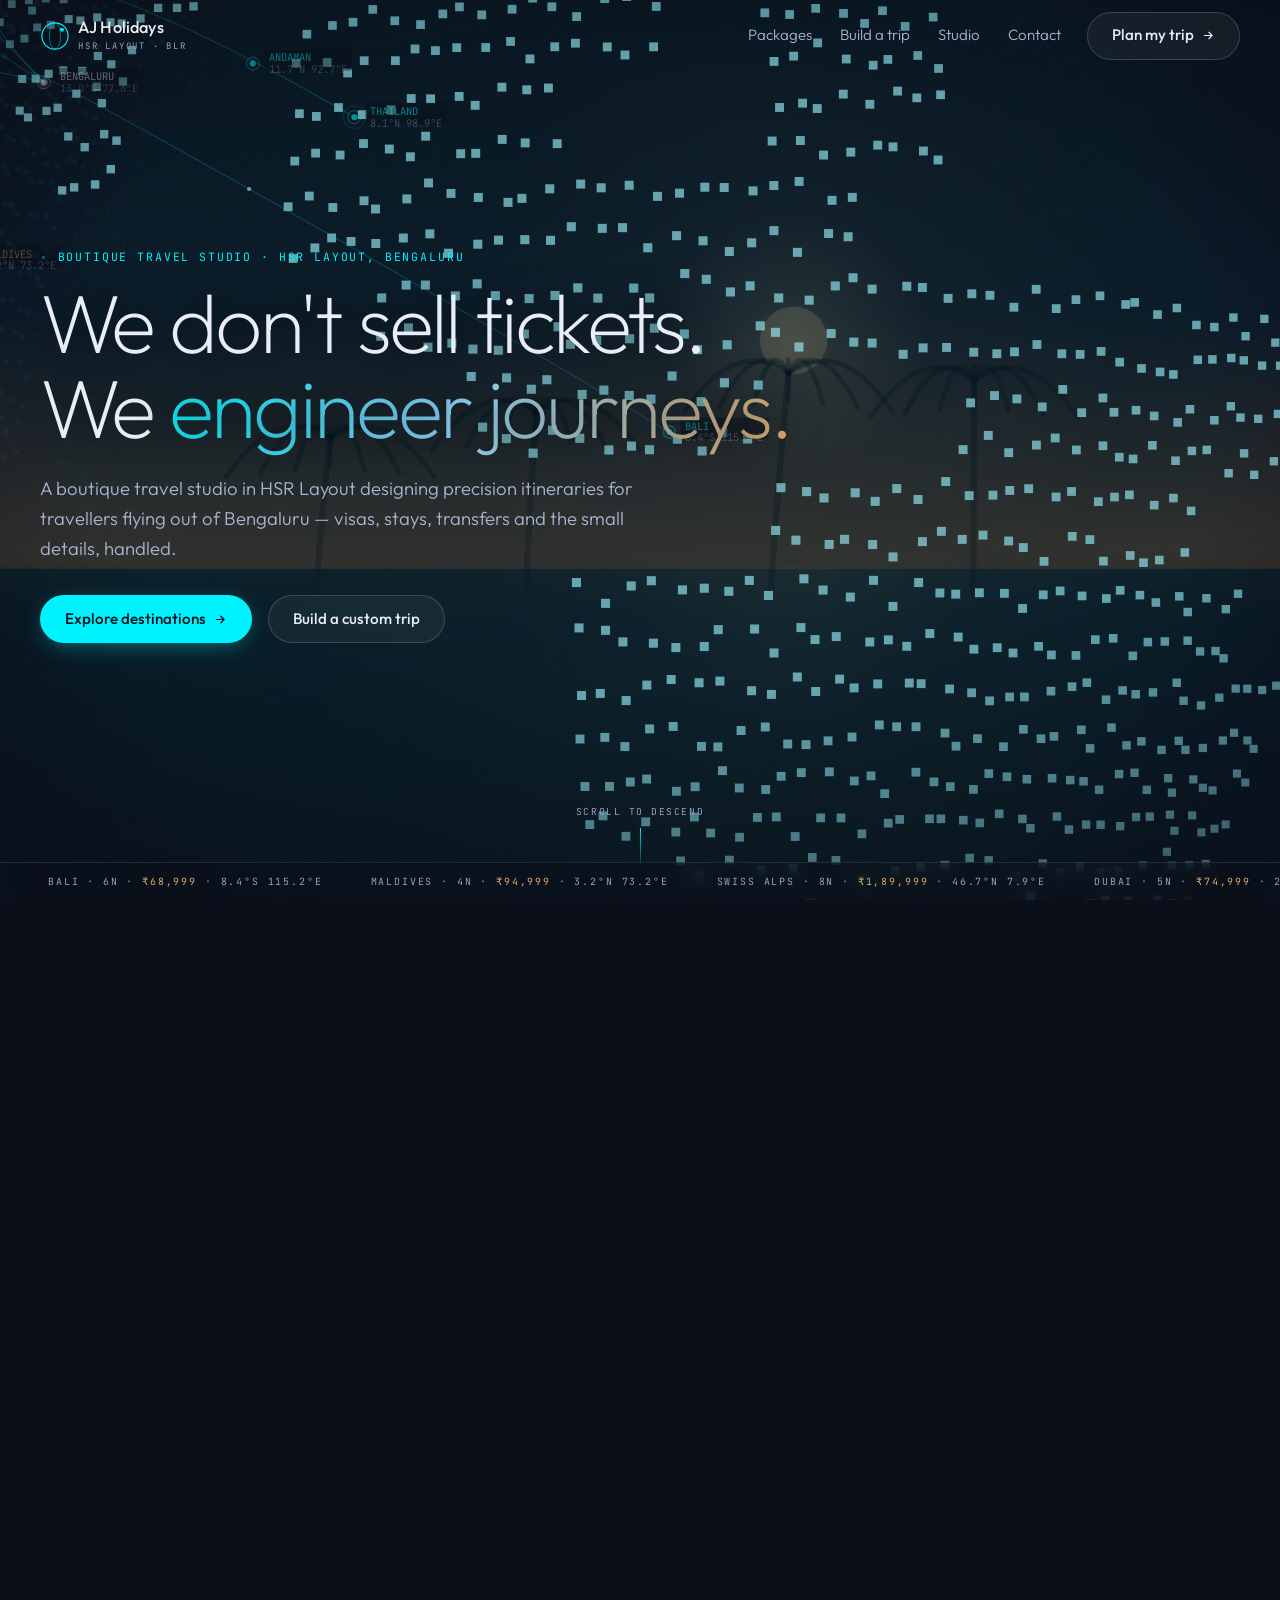
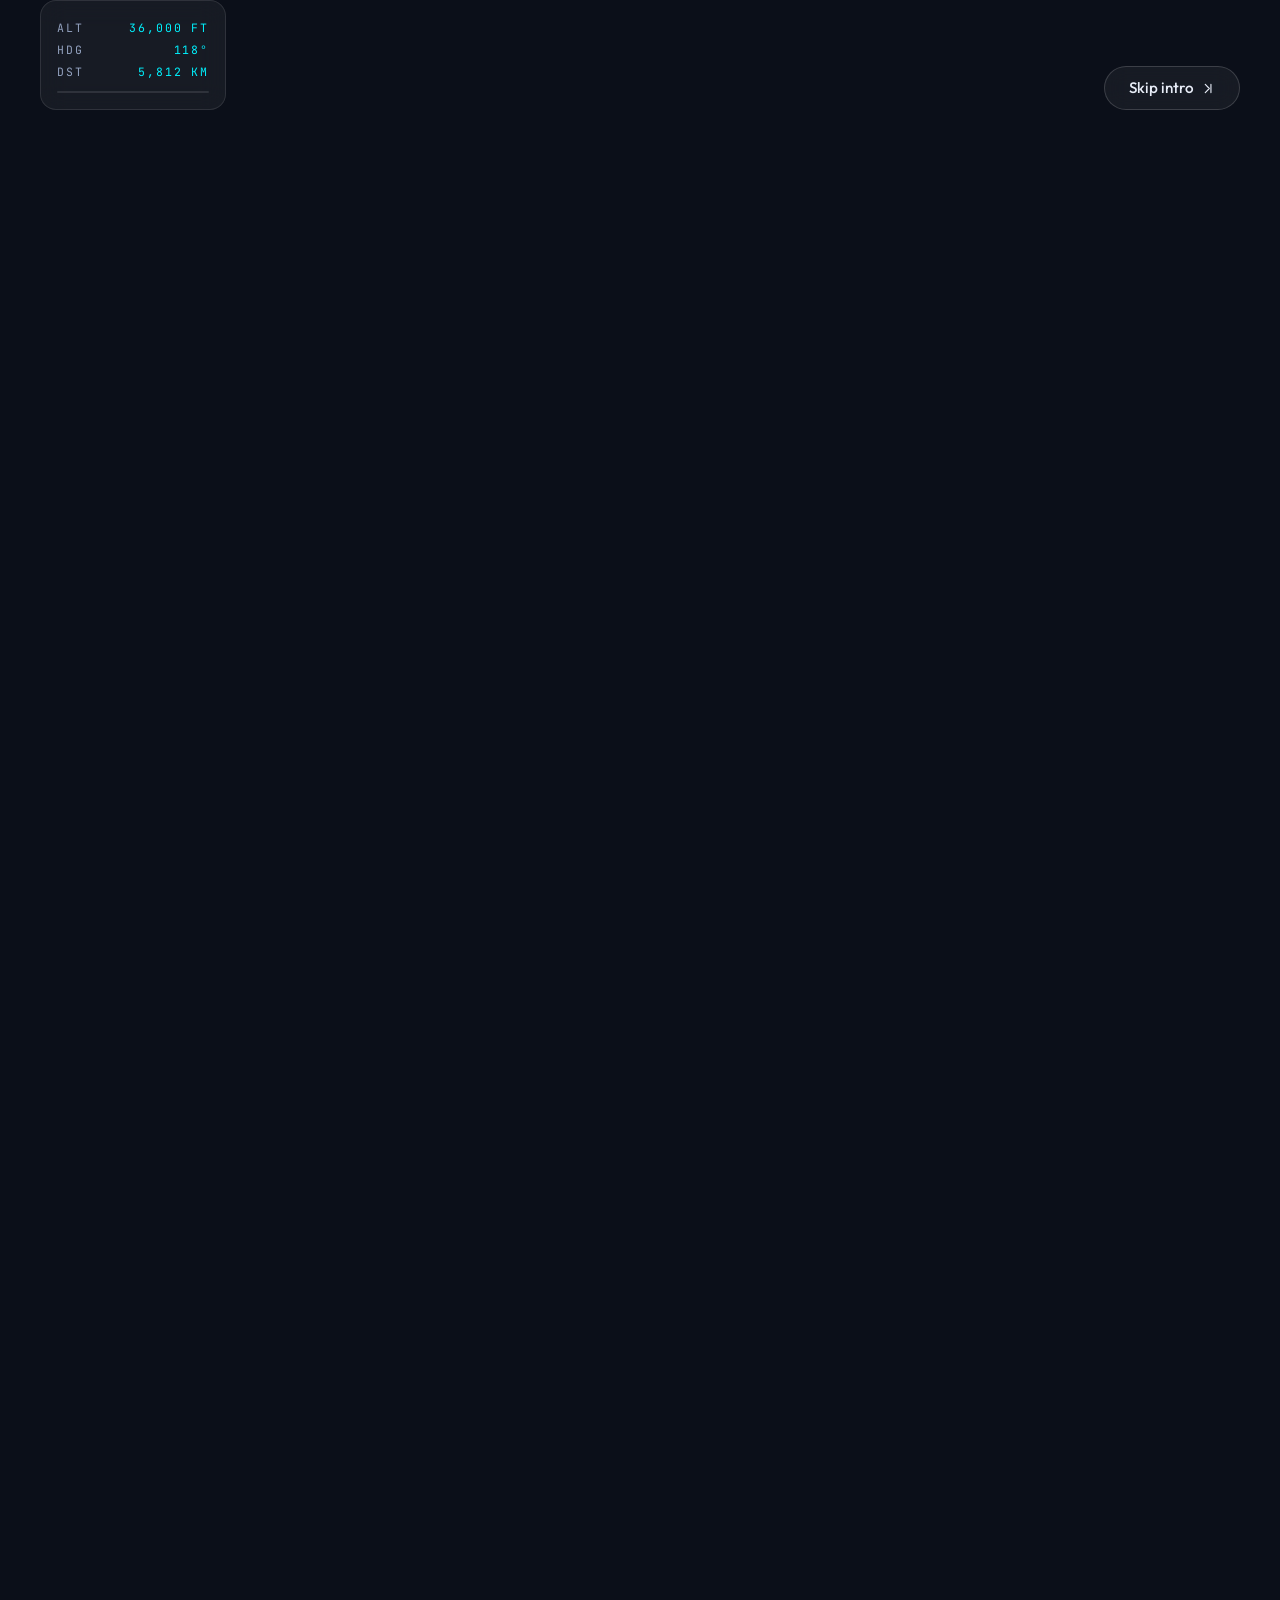
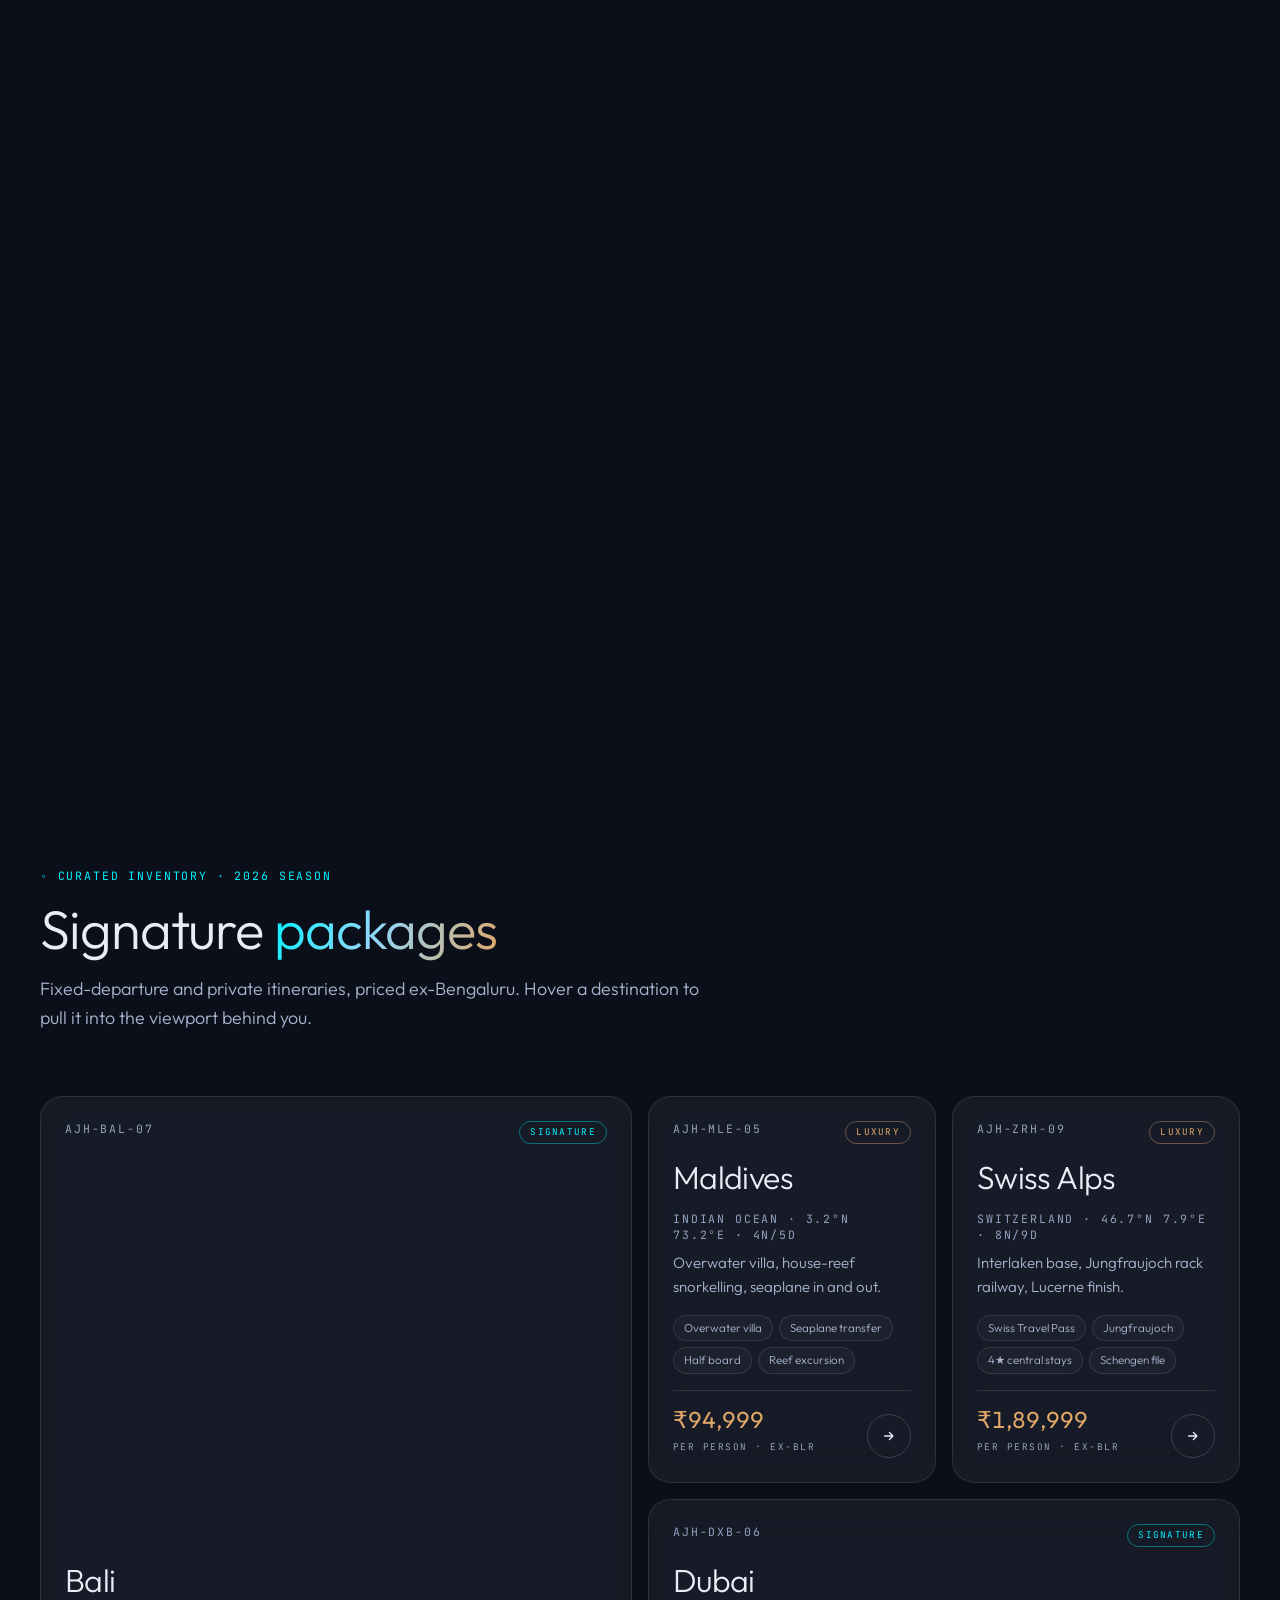
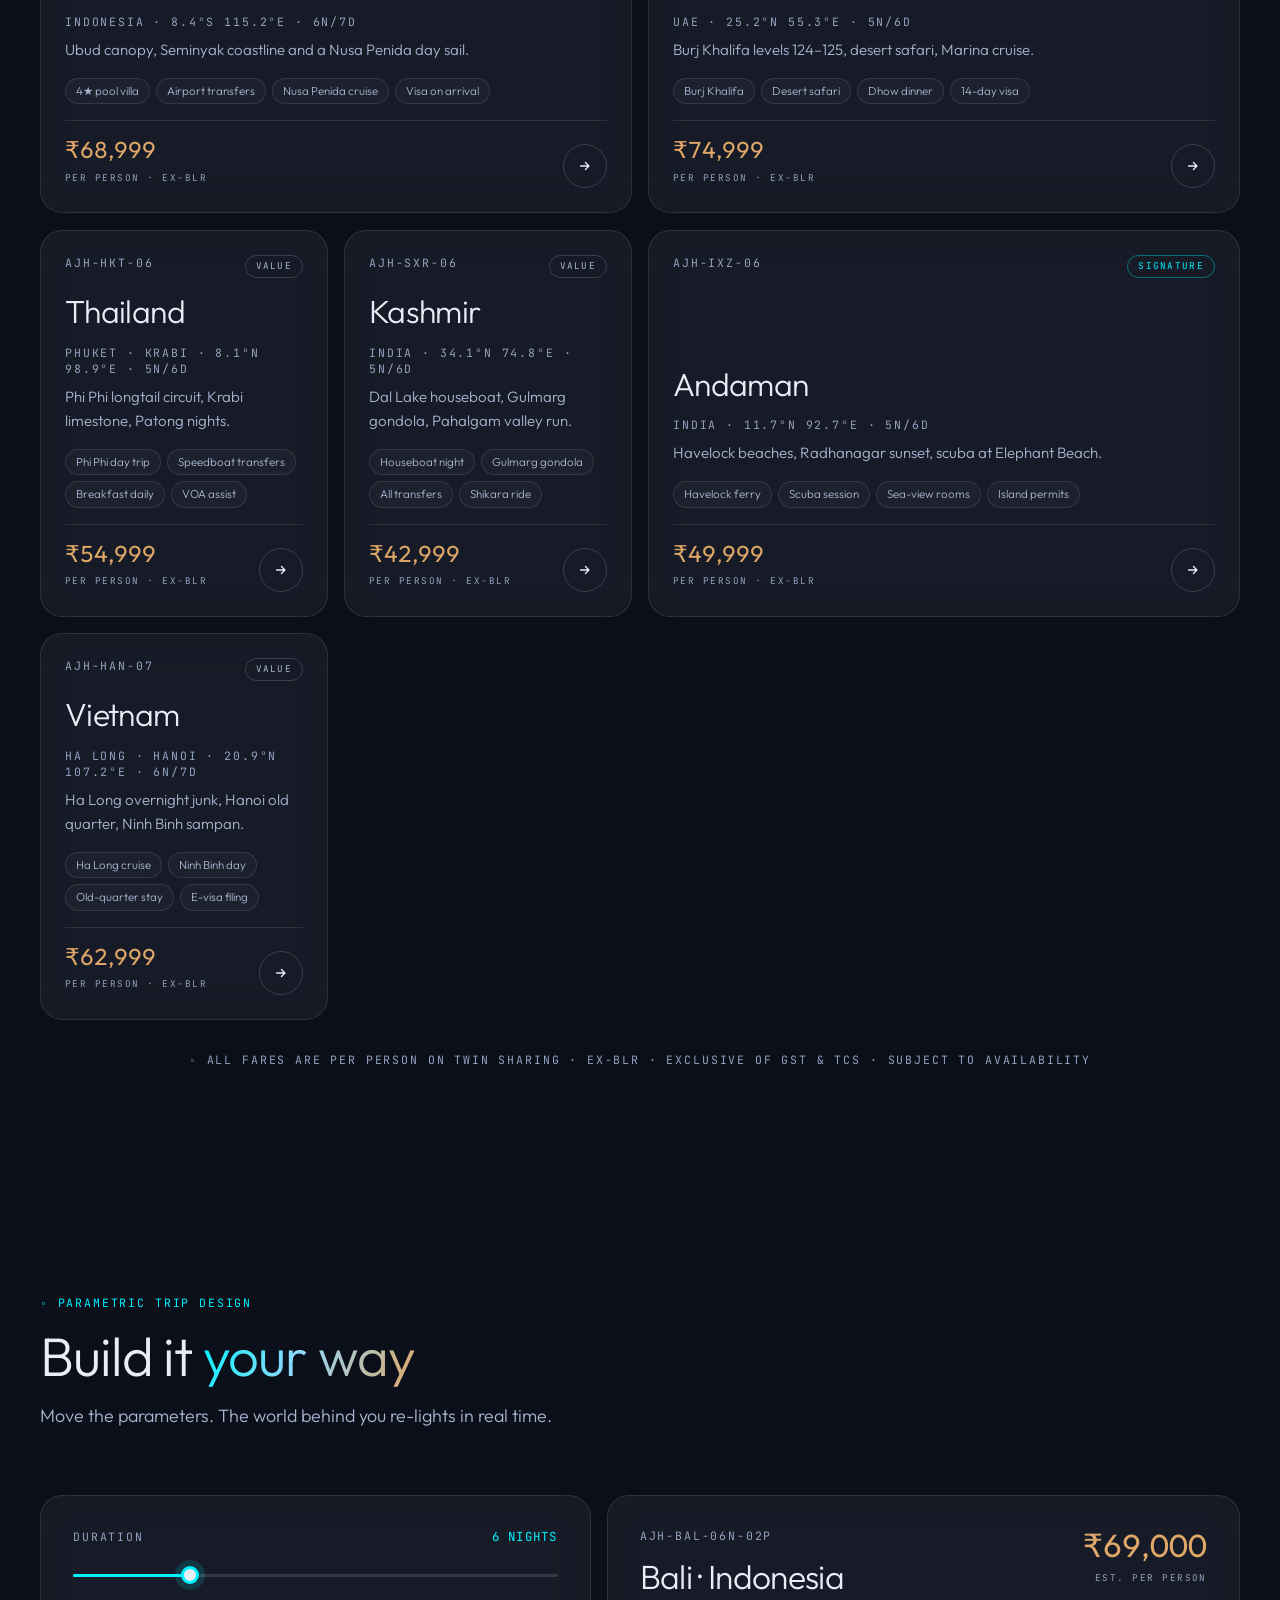
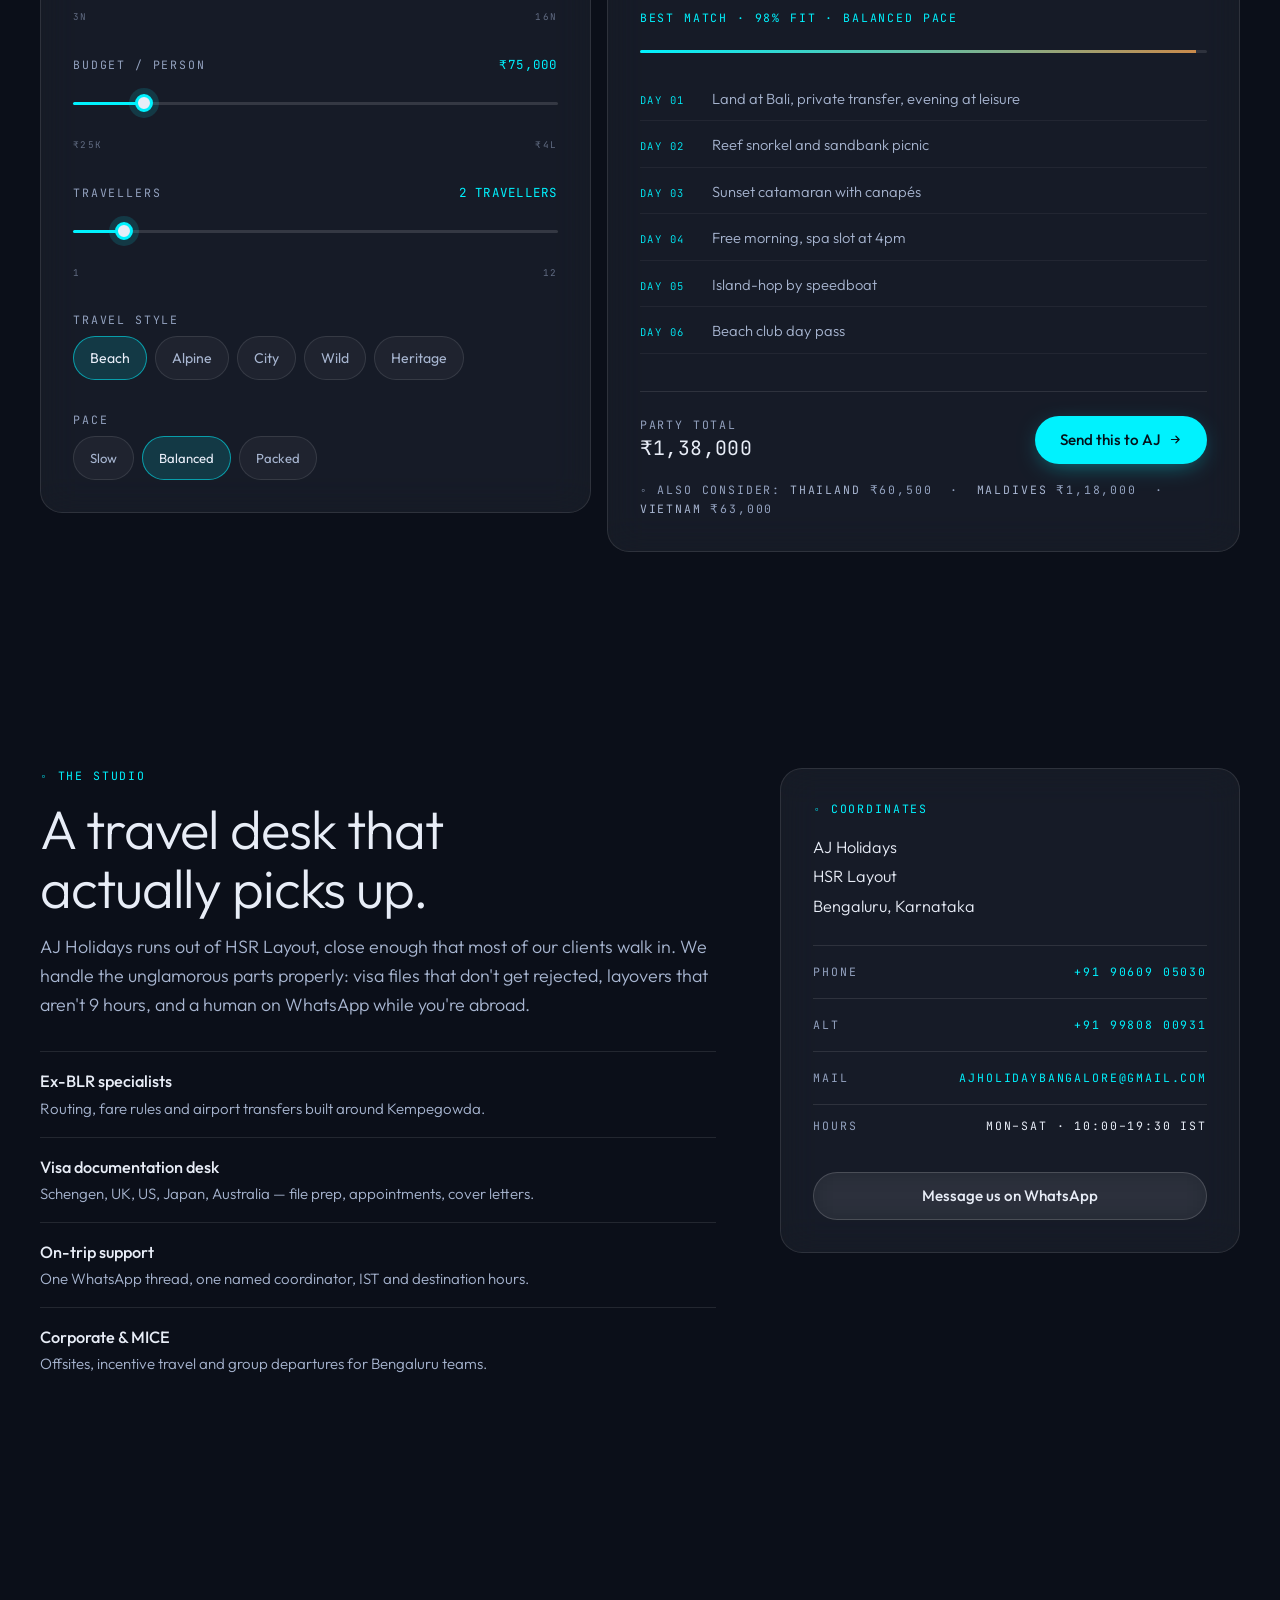
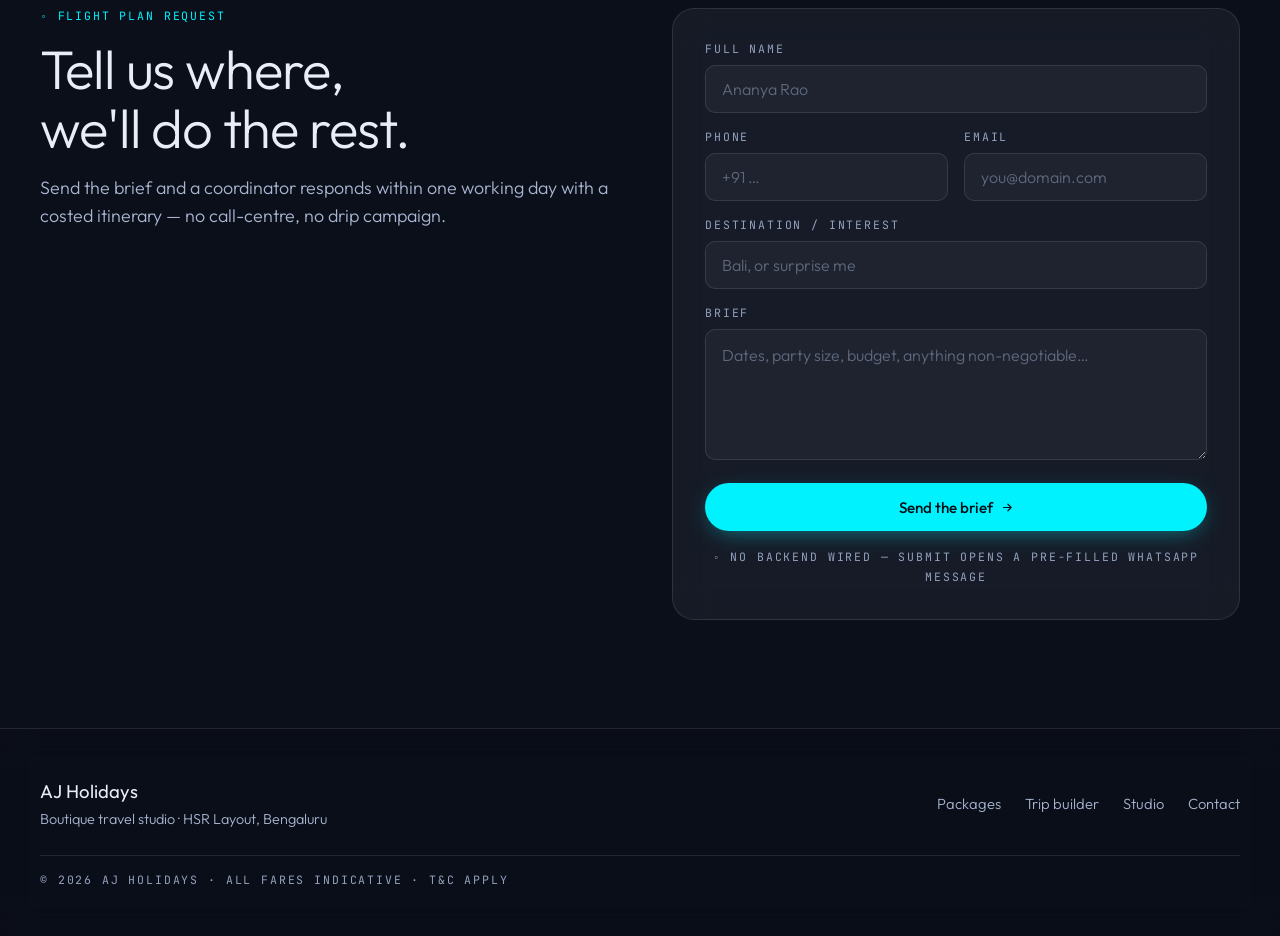
==== commit 7a7d0a07: "Replace placeholder contact details with real ones Phone / WhatsApp: +91 90609 05030 (WA_NUMBER in a" ====
--- a/index.html
+++ b/index.html
@@ -20,15 +20,16 @@
 
 <!--
   ┌───────────────────────────────────────────────────────────────────────┐
-  │  PLACEHOLDER DATA — NOT SAFE TO PUBLISH AS-IS                         │
+  │  REAL CONTACT DETAILS — REMAINING PLACEHOLDER: PACKAGE PRICING        │
   │                                                                       │
-  │  Invented trust claims have been removed. These remain placeholders   │
-  │  and must be replaced with real values before this reaches customers: │
+  │  Live and verified:                                                   │
+  │    · Phone / WhatsApp  +91 90609 05030  (WA_NUMBER in app.js)         │
+  │    · Alternate line    +91 99808 00931                                │
+  │    · Email             ajholidaybangalore@gmail.com                   │
   │                                                                       │
-  │    · Phone / WhatsApp  +91 98765 43210   (also WA_NUMBER in app.js)   │
-  │    · Email             hello@ajholidays.in                            │
-  │    · Street address    27th Main Rd, Sector 2, HSR Layout             │
+  │  Still invented, DO NOT publish as fact:                              │
   │    · All 8 packages    prices, inclusions, night counts (scene.js)    │
+  │    · Street address    omitted on purpose; add the real one when known│
   │                                                                       │
   │  The enquiry form has no backend. Submitting opens a pre-filled       │
   │  WhatsApp message; if the popup is blocked the enquiry is lost. See   │
@@ -283,9 +284,9 @@
       <p class="eyebrow mono">◦ THE STUDIO</p>
       <h2 class="sec-title">A travel desk that<br />actually picks up.</h2>
       <p class="sec-lede">
-        AJ Holidays runs out of a small office in HSR Layout Sector 2 — close enough that most of
-        our clients walk in. We handle the unglamorous parts properly: visa files that don't get
-        rejected, layovers that aren't 9 hours, and a human on WhatsApp while you're abroad.
+        AJ Holidays runs out of HSR Layout, close enough that most of our clients walk in.
+        We handle the unglamorous parts properly: visa files that don't get rejected,
+        layovers that aren't 9 hours, and a human on WhatsApp while you're abroad.
       </p>
       <ul class="studio__list">
         <li><b>Ex-BLR specialists</b><span>Routing, fare rules and airport transfers built around Kempegowda.</span></li>
@@ -299,17 +300,19 @@
       <p class="mono studio__card-k">◦ COORDINATES</p>
       <address>
         AJ Holidays<br />
-        27th Main Road, Sector 2<br />
-        HSR Layout, Bengaluru 560102<br />
-        Karnataka, India
+        HSR Layout<br />
+        Bengaluru, Karnataka<br />
+        <!-- Street address and PIN intentionally omitted: the previous values
+             (27th Main Road, Sector 2, 560102) were invented. Add the real
+             street line here when you have it. -->
       </address>
       <dl class="studio__dl mono">
-        <div><dt>PHONE</dt><dd><a href="tel:+919876543210">+91 98765 43210</a></dd></div>
-        <div><dt>MAIL</dt><dd><a href="mailto:hello@ajholidays.in">hello@ajholidays.in</a></dd></div>
+        <div><dt>PHONE</dt><dd><a href="tel:+919060905030">+91 90609 05030</a></dd></div>
+        <div><dt>ALT</dt><dd><a href="tel:+919980800931">+91 99808 00931</a></dd></div>
+        <div><dt>MAIL</dt><dd><a href="mailto:ajholidaybangalore@gmail.com">ajholidaybangalore@gmail.com</a></dd></div>
         <div><dt>HOURS</dt><dd>MON–SAT · 10:00–19:30 IST</dd></div>
-        <div><dt>GEO</dt><dd>12.9121° N, 77.6446° E</dd></div>
       </dl>
-      <a class="btn btn--ghost btn--full" href="https://wa.me/919876543210" target="_blank" rel="noopener">
+      <a class="btn btn--ghost btn--full" href="https://wa.me/919060905030" target="_blank" rel="noopener">
         <span>Message us on WhatsApp</span>
       </a>
     </aside>
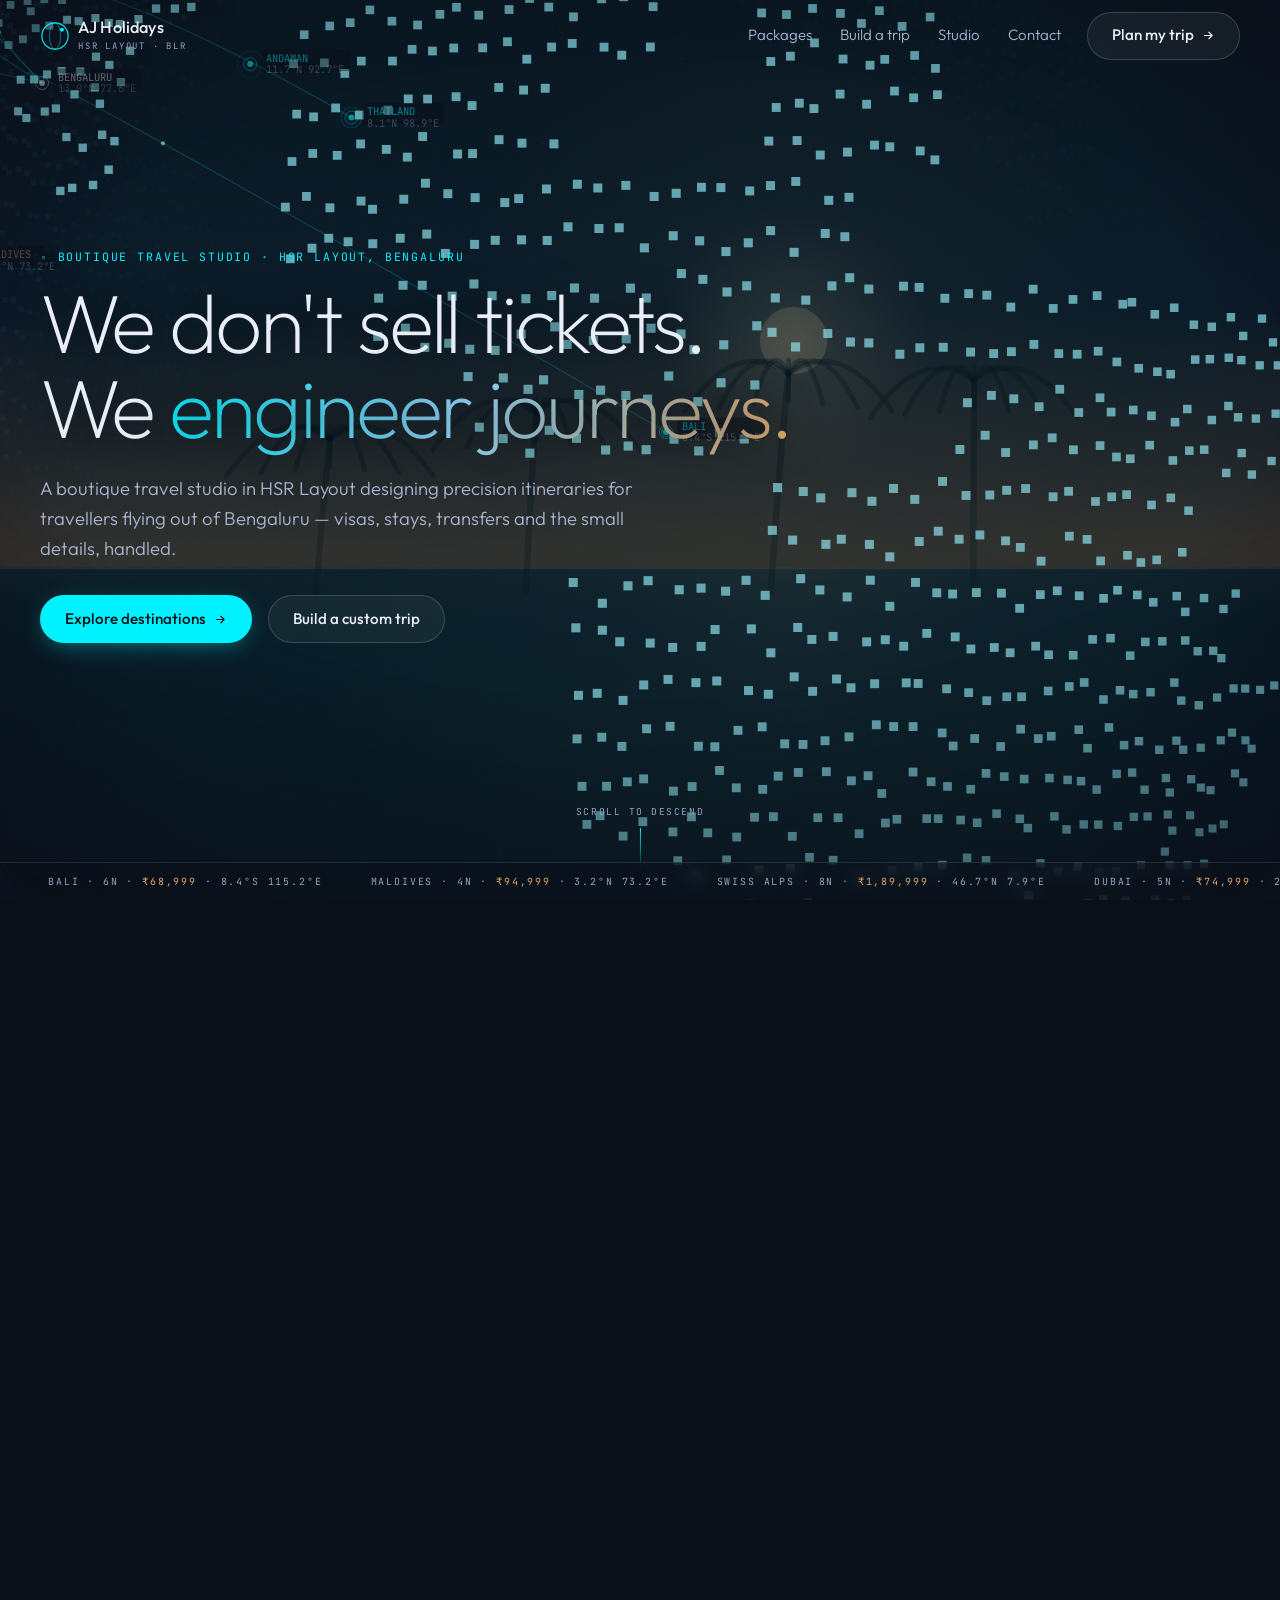
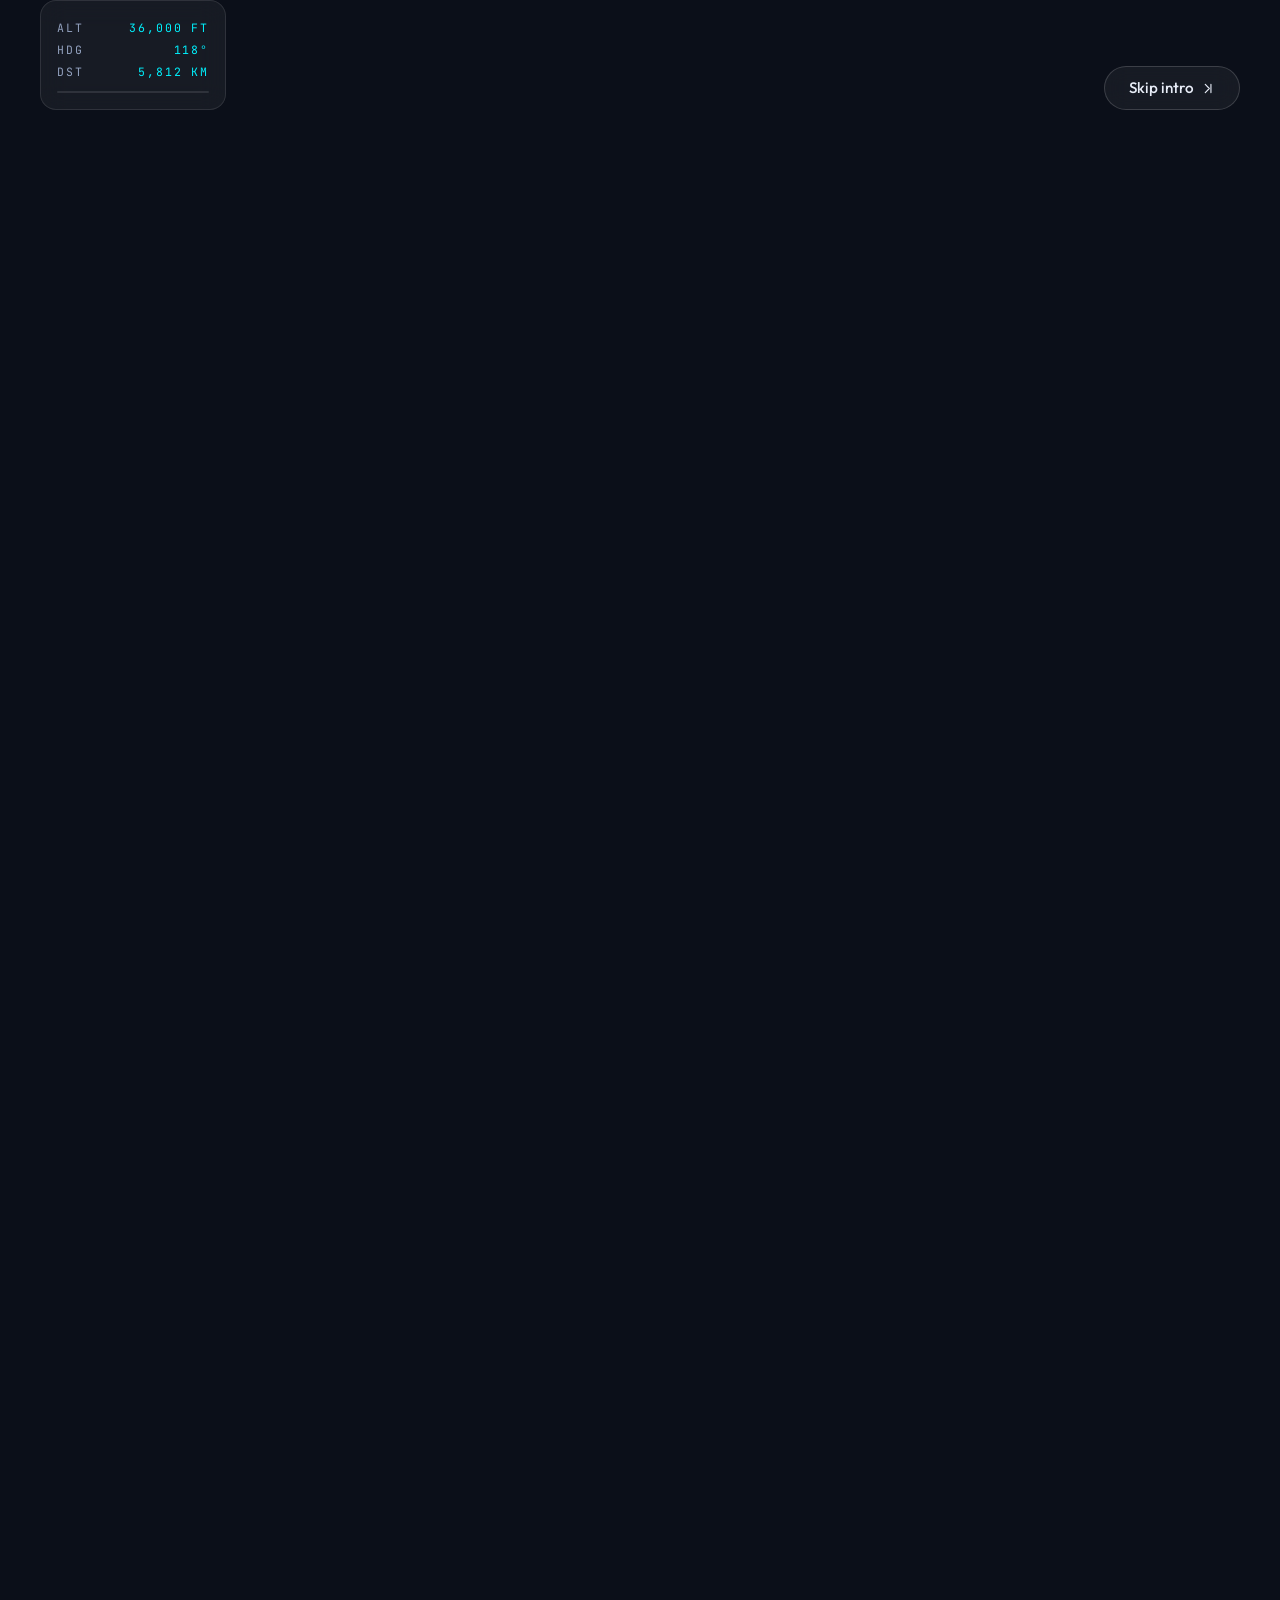
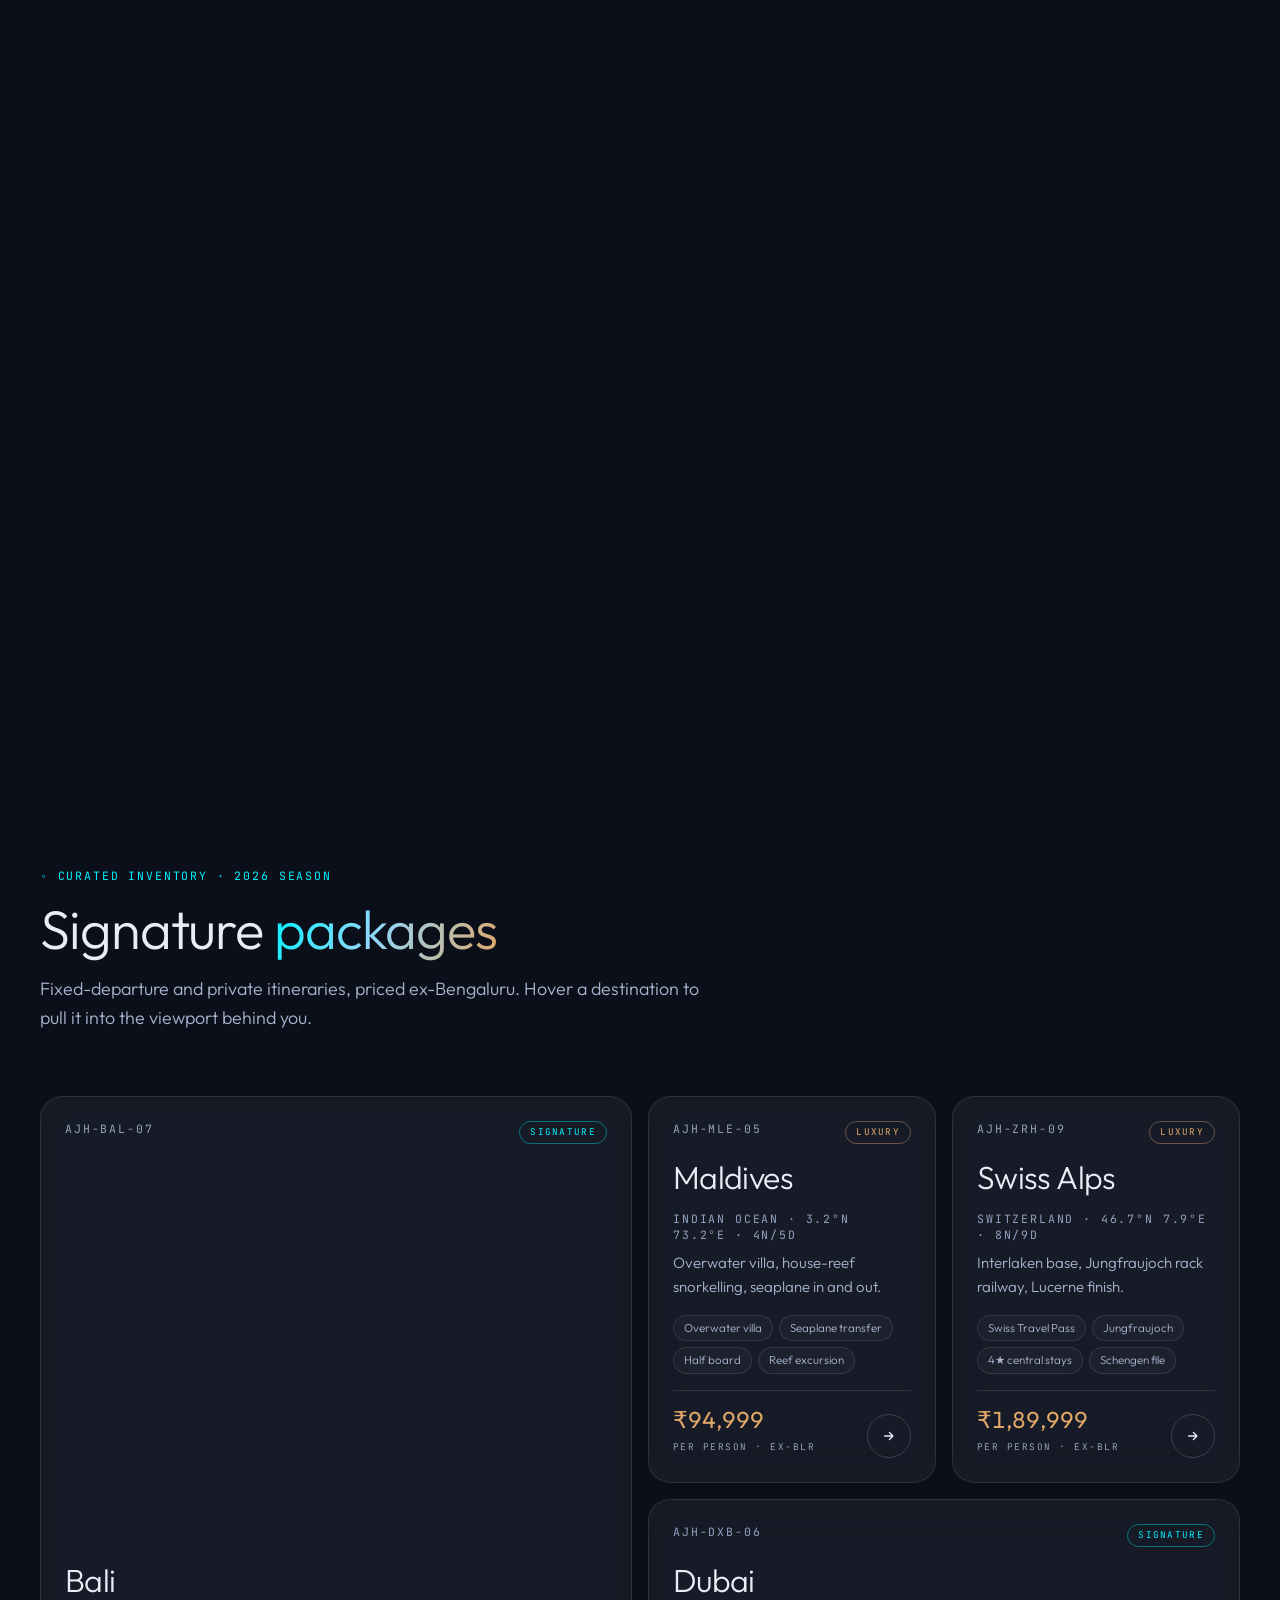
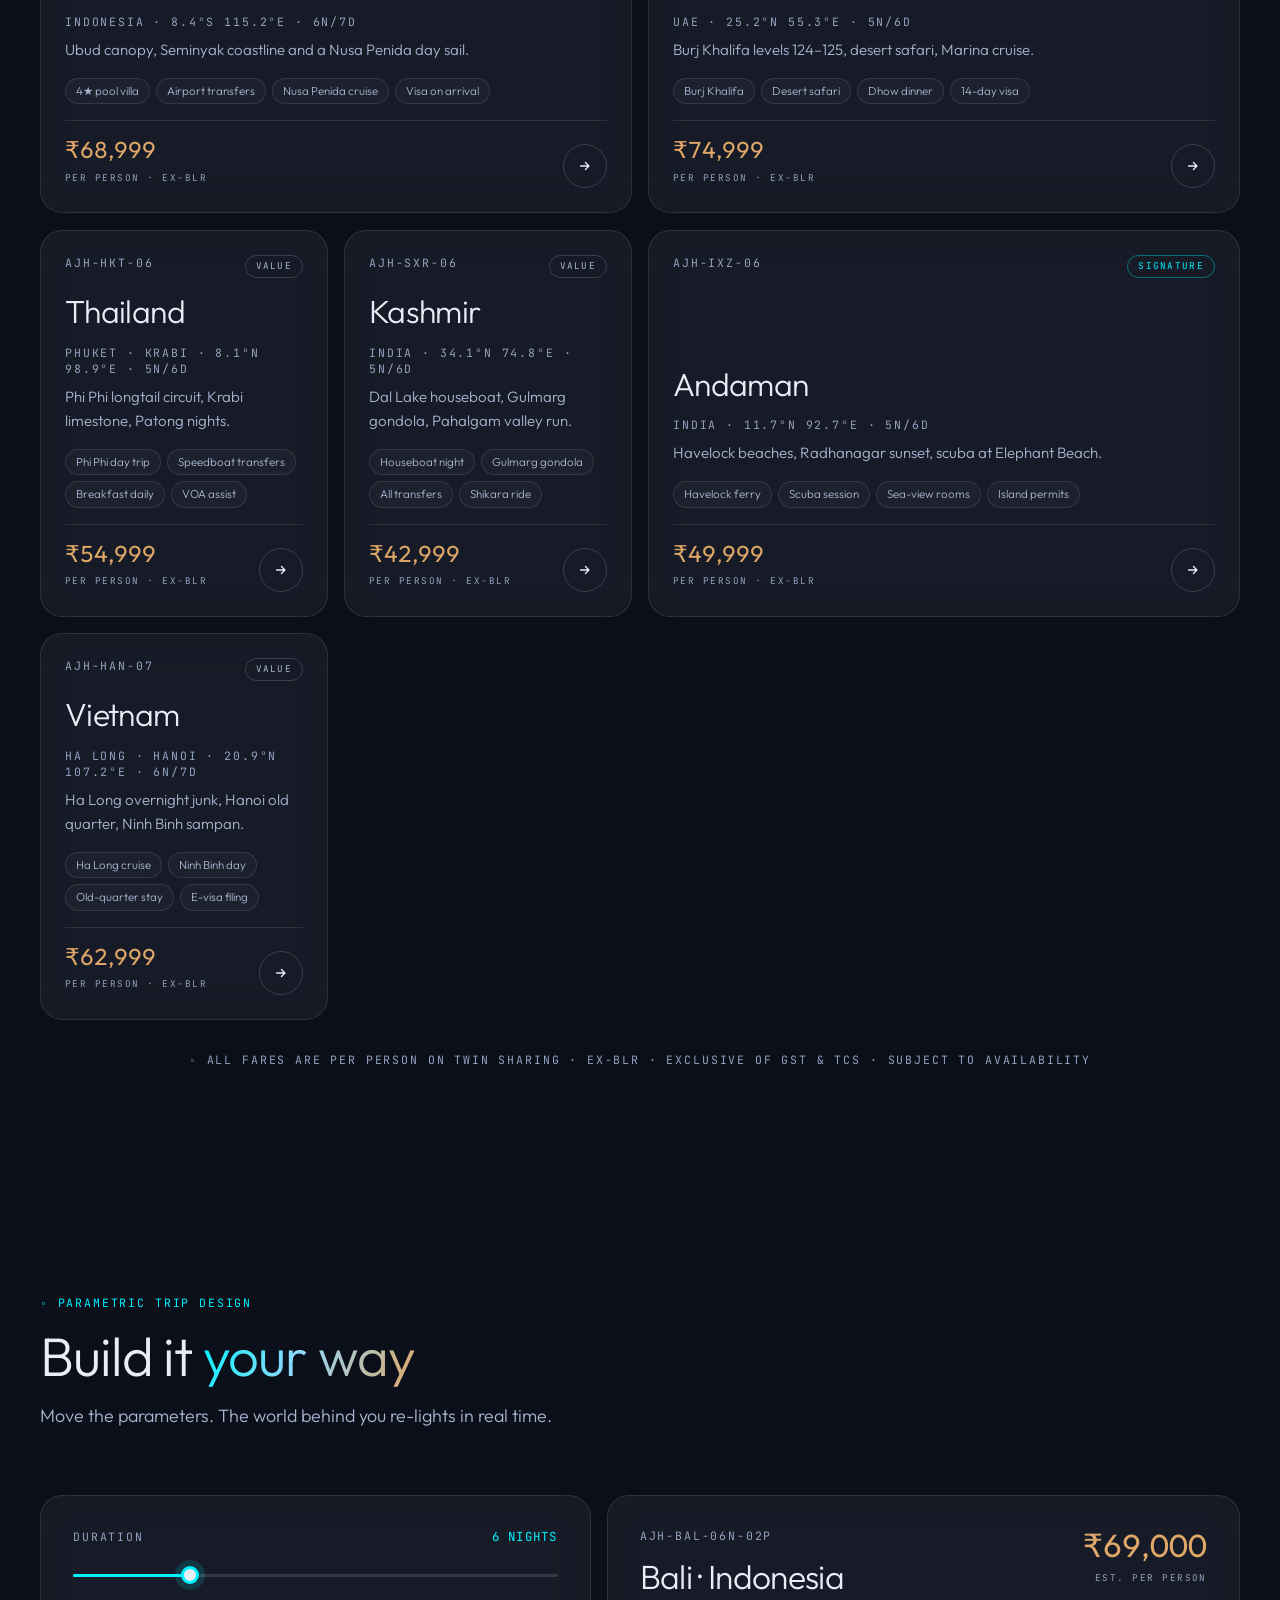
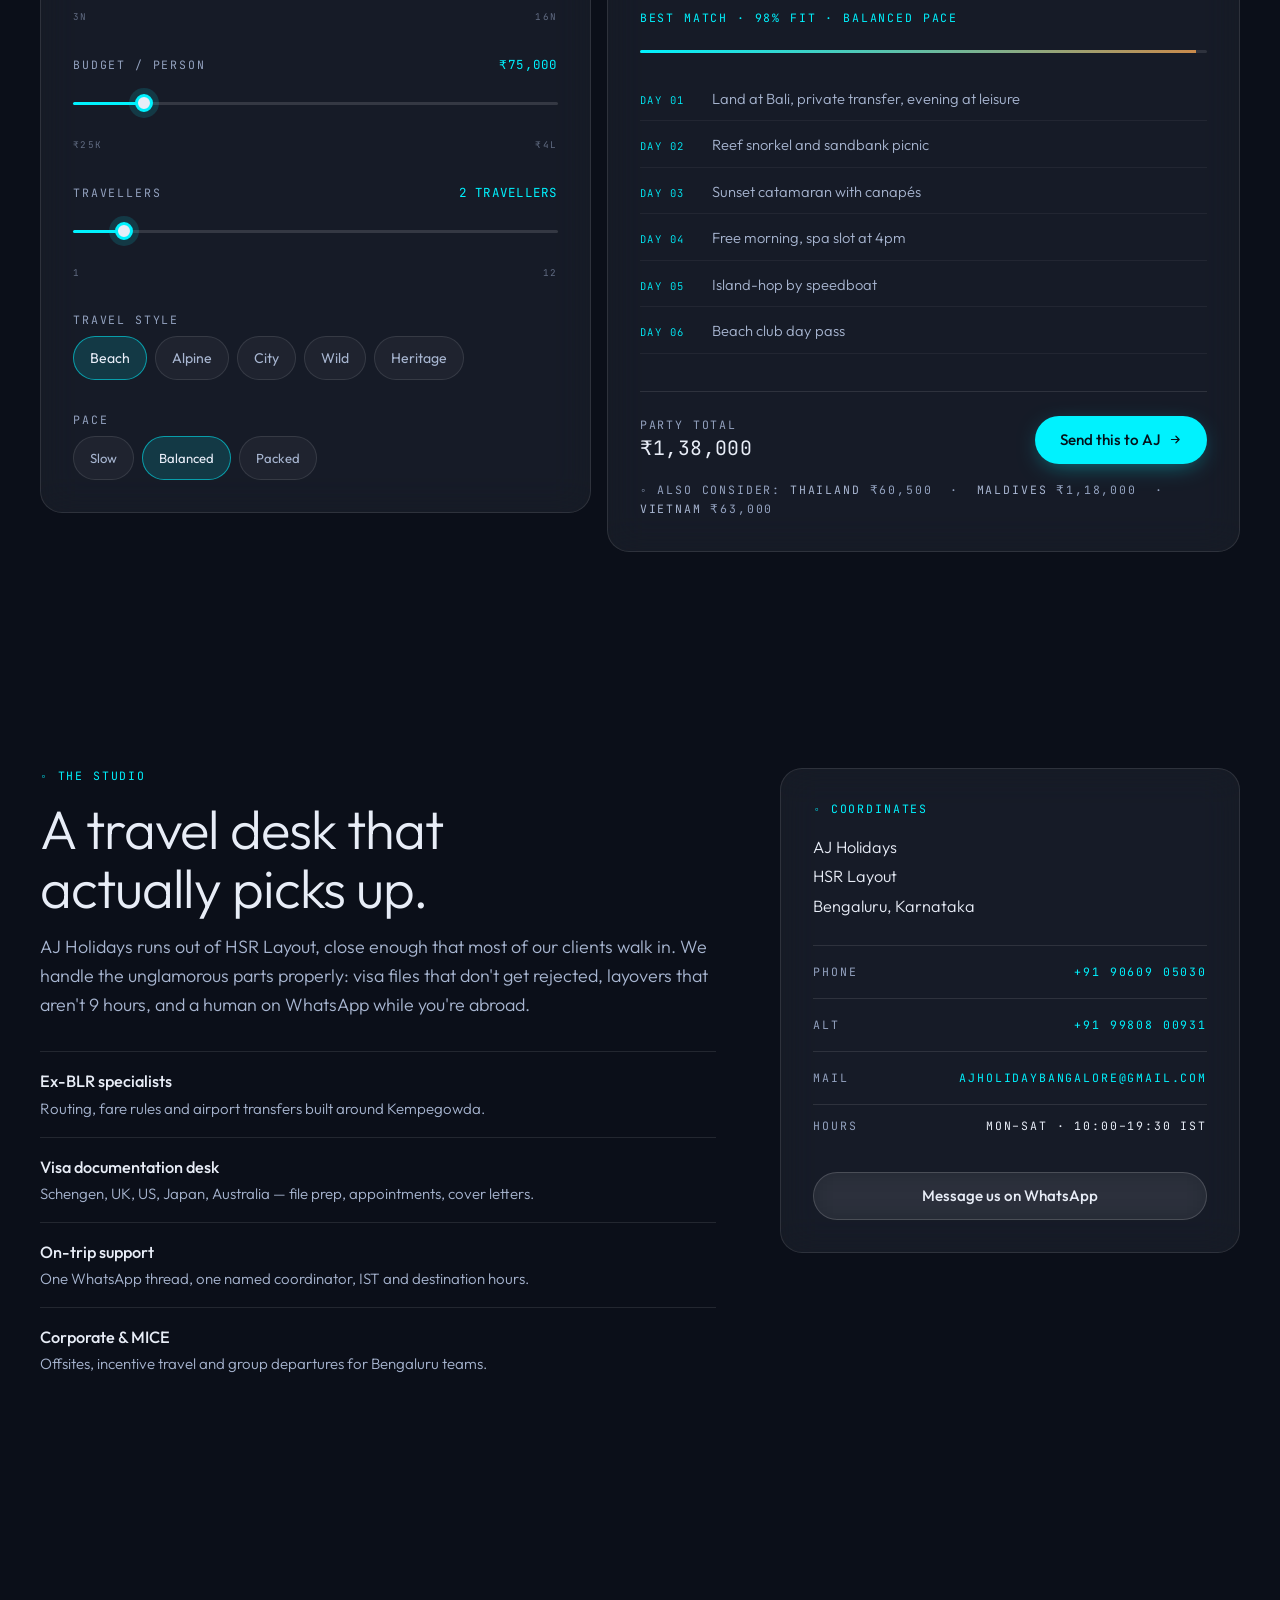
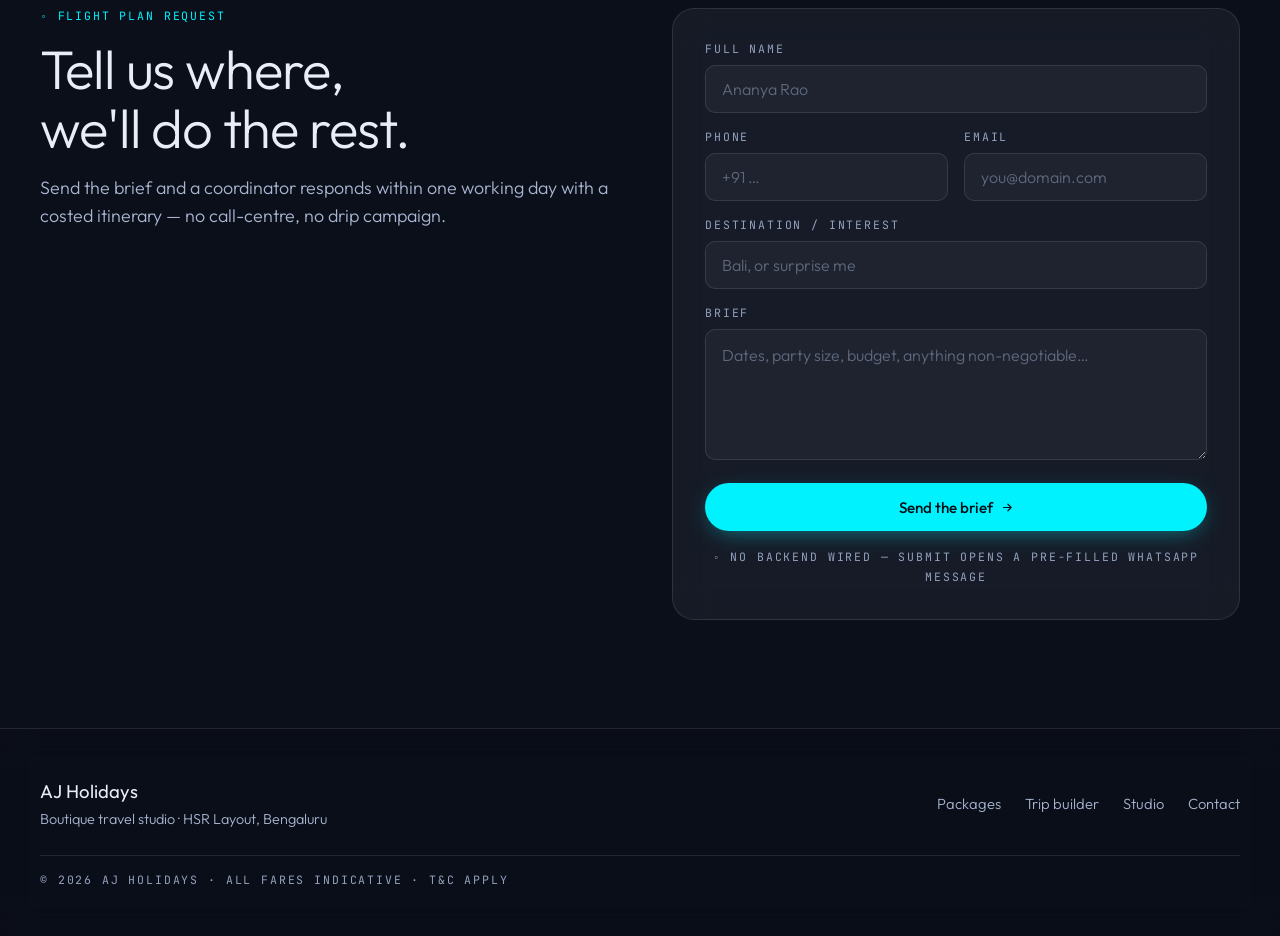
==== commit d7533e49: "Production readiness for ajholiday.in Adds what a live domain needs and the prototype lacked:    fav" ====
--- a/index.html
+++ b/index.html
@@ -6,10 +6,46 @@
 <title>AJ Holidays — Bespoke Journeys, Engineered from Bengaluru</title>
 <meta name="description" content="AJ Holidays is a boutique travel studio in HSR Layout, Bengaluru. Curated international and domestic holiday packages, custom itineraries, visas and end-to-end trip design." />
 <meta name="theme-color" content="#0B0F19" />
-
+<link rel="canonical" href="https://ajholiday.in/" />
+
+<link rel="icon" href="favicon.svg" type="image/svg+xml" />
+<link rel="apple-touch-icon" href="assets/img/og-image.jpg" />
+
+<meta property="og:site_name" content="AJ Holidays" />
 <meta property="og:title" content="AJ Holidays — Bespoke Journeys, Engineered from Bengaluru" />
 <meta property="og:description" content="Boutique travel studio in HSR Layout. Curated packages to Bali, Maldives, Switzerland, Dubai, Thailand and beyond." />
 <meta property="og:type" content="website" />
+<meta property="og:url" content="https://ajholiday.in/" />
+<meta property="og:image" content="https://ajholiday.in/assets/img/og-image.jpg" />
+<meta property="og:image:width" content="1200" />
+<meta property="og:image:height" content="630" />
+<meta property="og:locale" content="en_IN" />
+<meta name="twitter:card" content="summary_large_image" />
+<meta name="twitter:title" content="AJ Holidays — Bespoke Journeys, Engineered from Bengaluru" />
+<meta name="twitter:description" content="Boutique travel studio in HSR Layout, Bengaluru. Curated packages, custom itineraries, visas." />
+<meta name="twitter:image" content="https://ajholiday.in/assets/img/og-image.jpg" />
+
+<!-- Local business structured data. Only verifiable facts here: name, area,
+     contact, hours. No ratings, no review counts, no accreditations. -->
+<script type="application/ld+json">
+{
+  "@context": "https://schema.org",
+  "@type": "TravelAgency",
+  "name": "AJ Holidays",
+  "url": "https://ajholiday.in/",
+  "image": "https://ajholiday.in/assets/img/og-image.jpg",
+  "email": "ajholidaybangalore@gmail.com",
+  "telephone": "+91-90609-05030",
+  "address": {
+    "@type": "PostalAddress",
+    "addressLocality": "HSR Layout",
+    "addressRegion": "Karnataka",
+    "addressCountry": "IN"
+  },
+  "areaServed": "Bengaluru",
+  "openingHours": "Mo-Sa 10:00-19:30"
+}
+</script>
 
 <link rel="preconnect" href="https://fonts.googleapis.com" />
 <link rel="preconnect" href="https://fonts.gstatic.com" crossorigin />
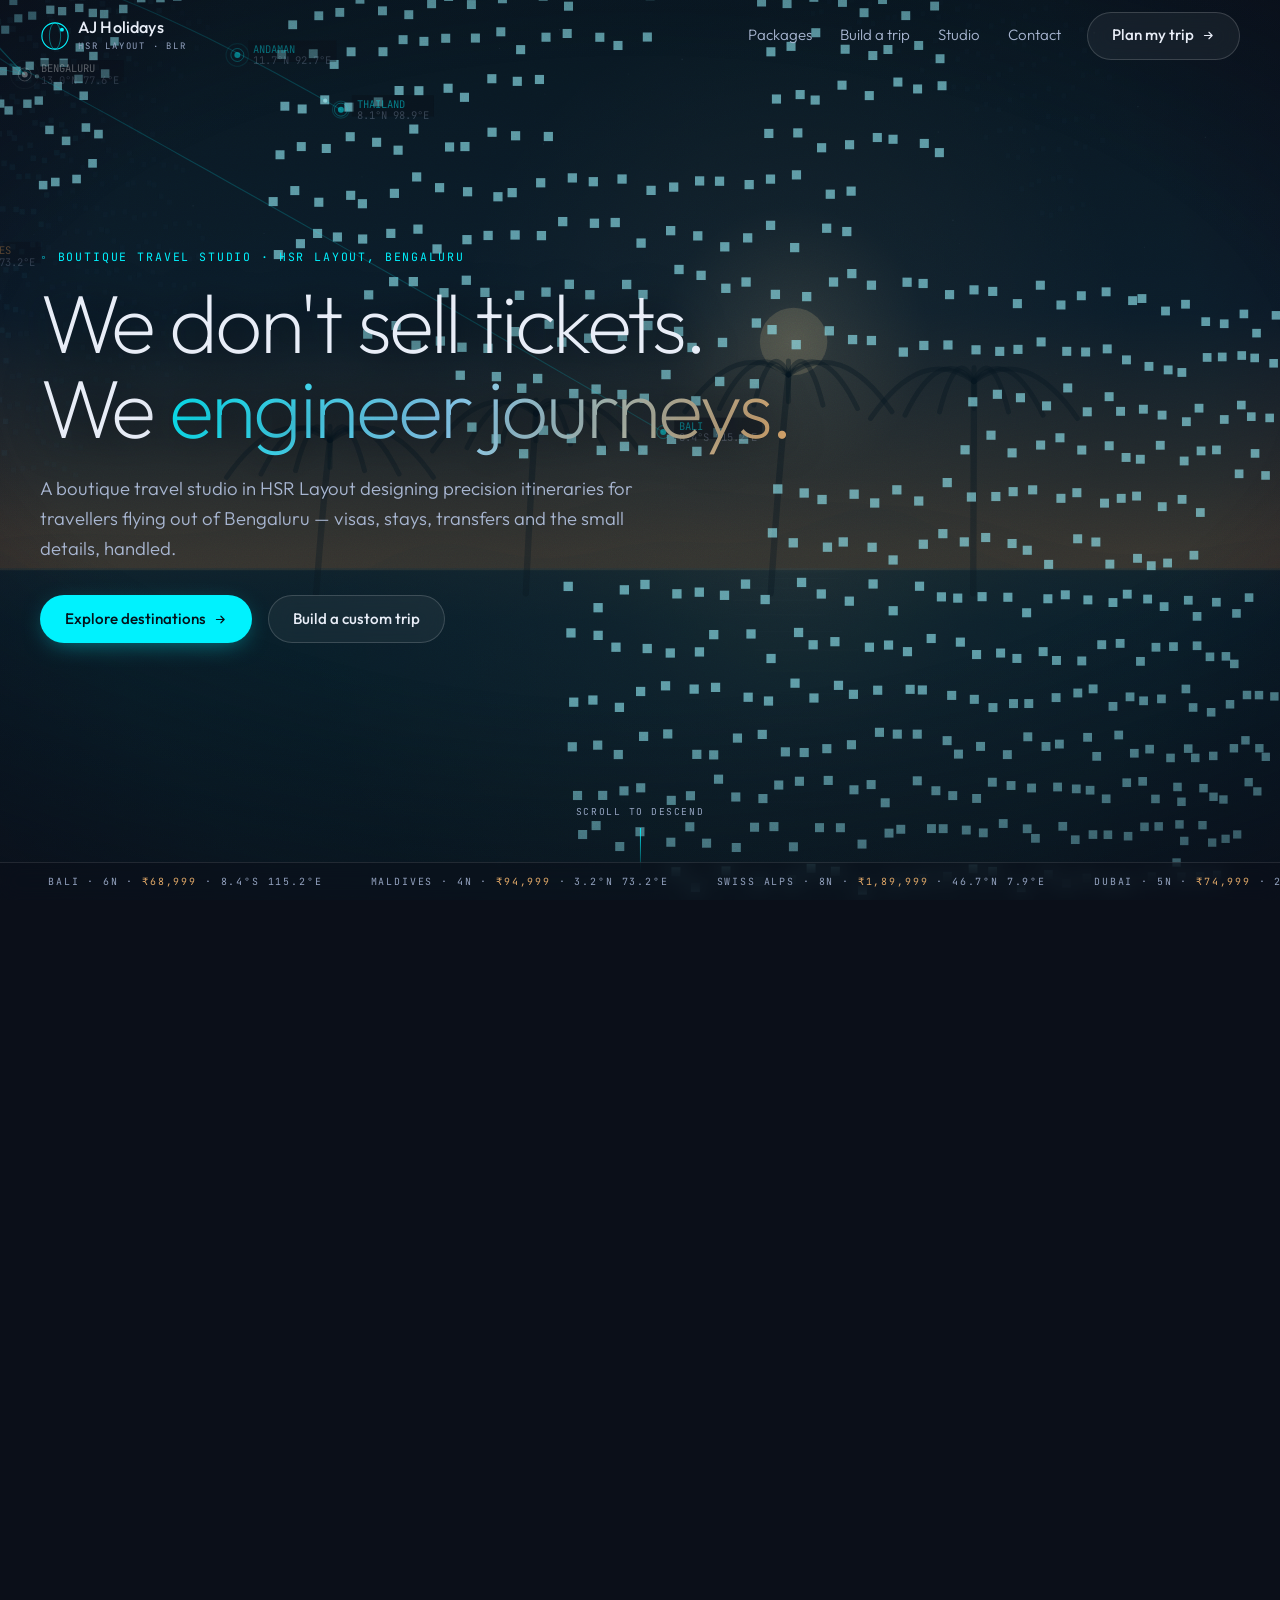
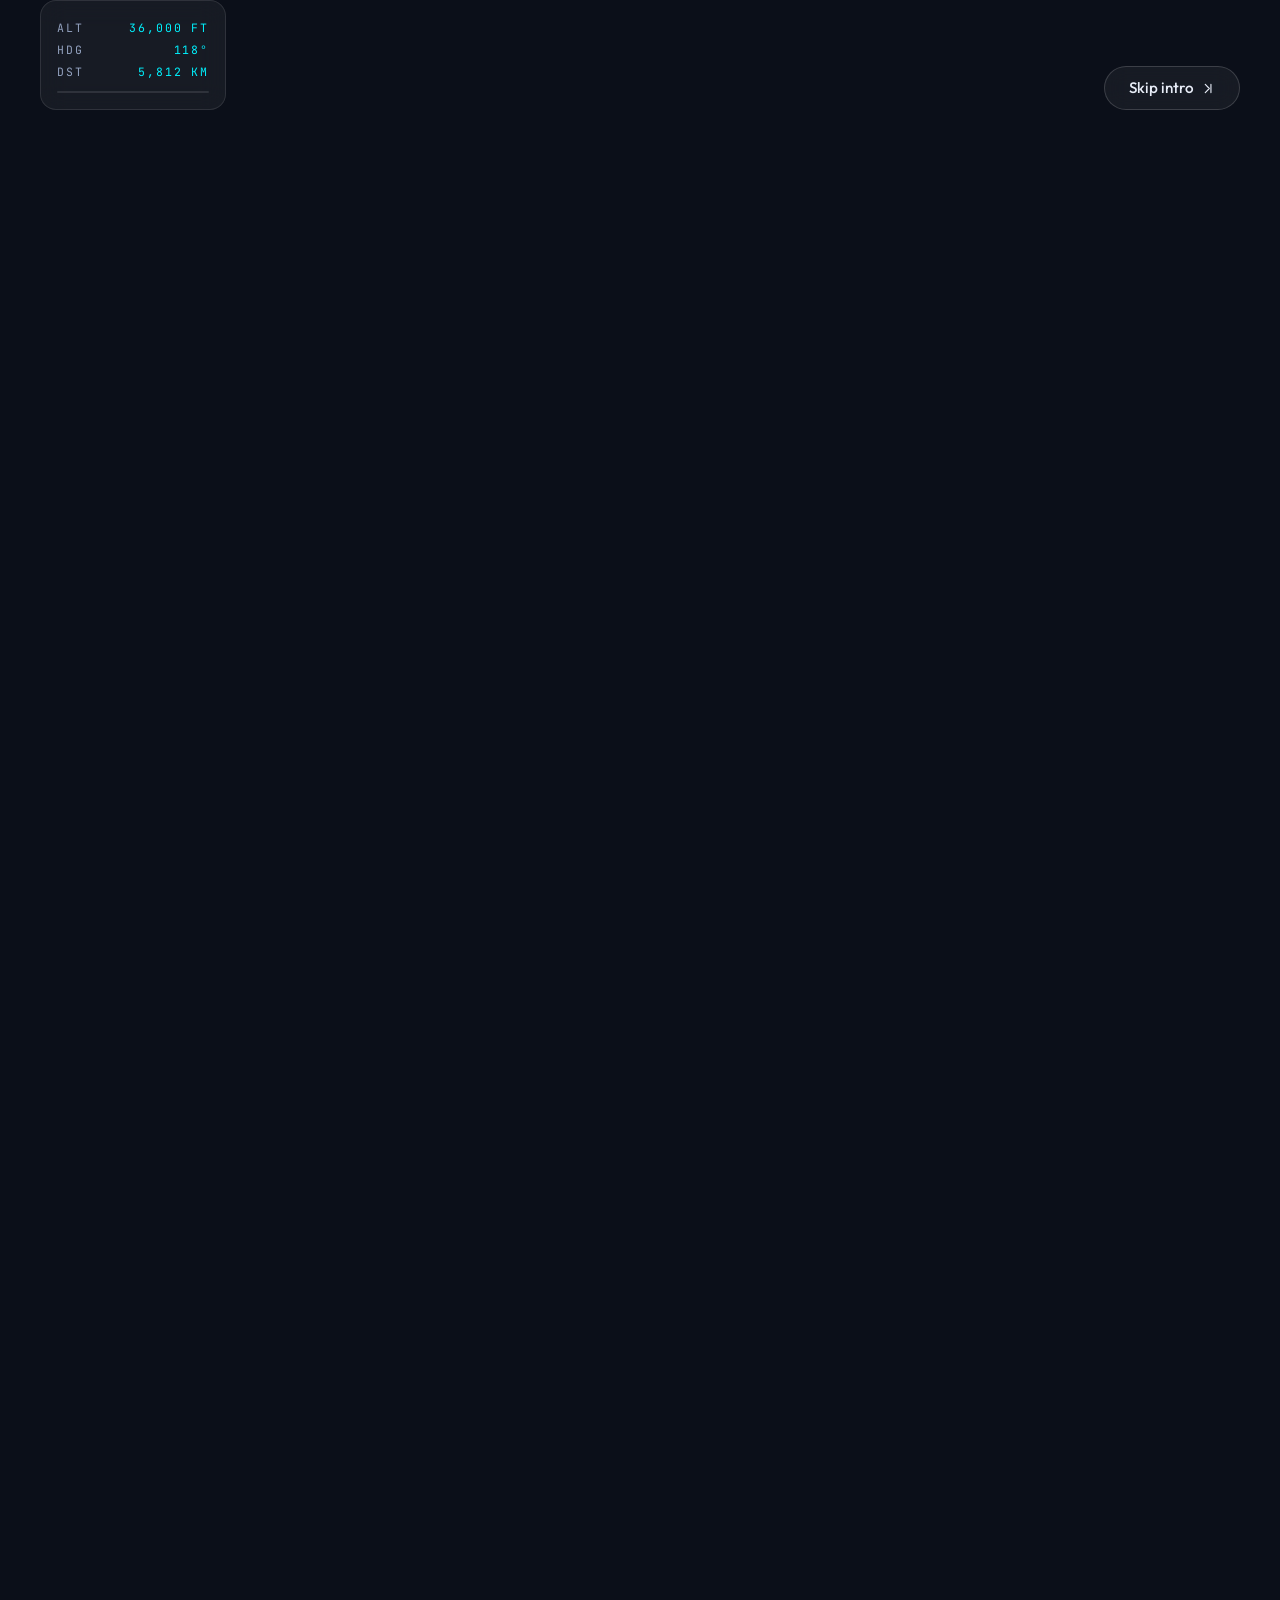
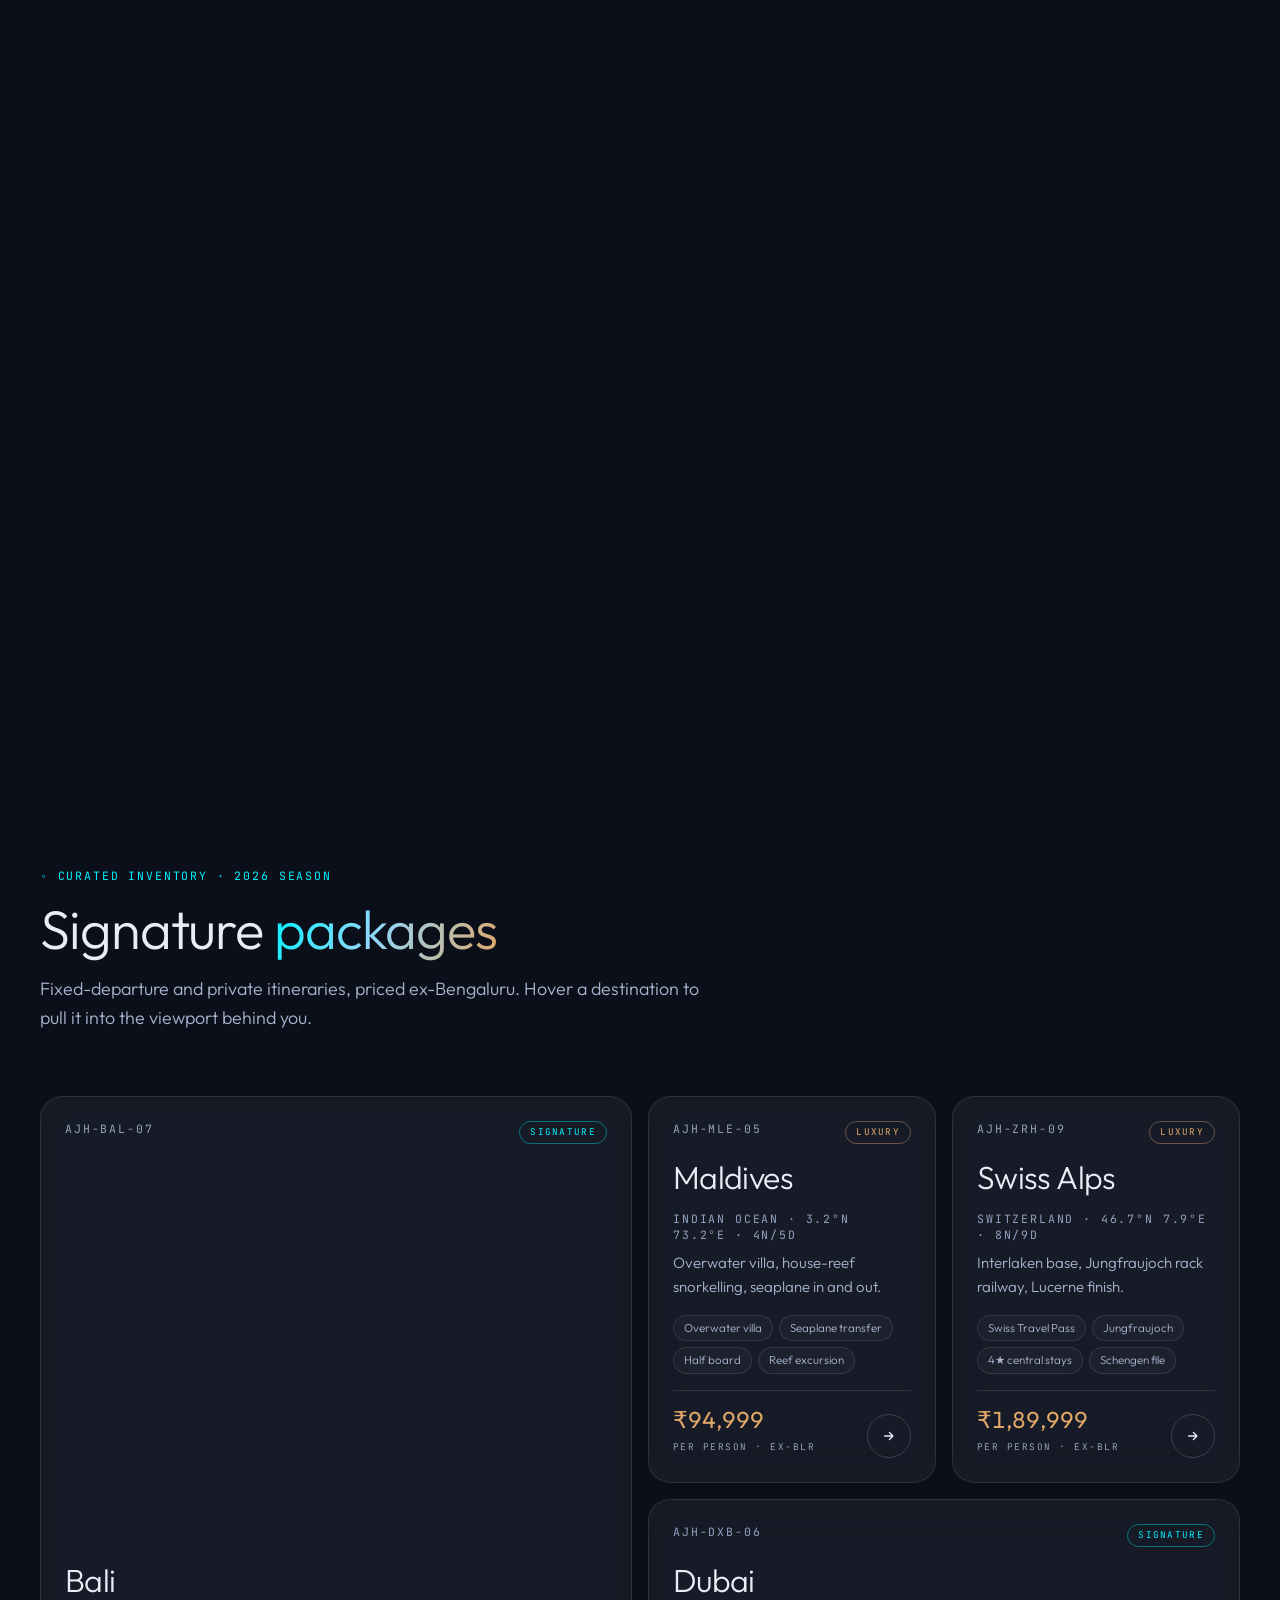
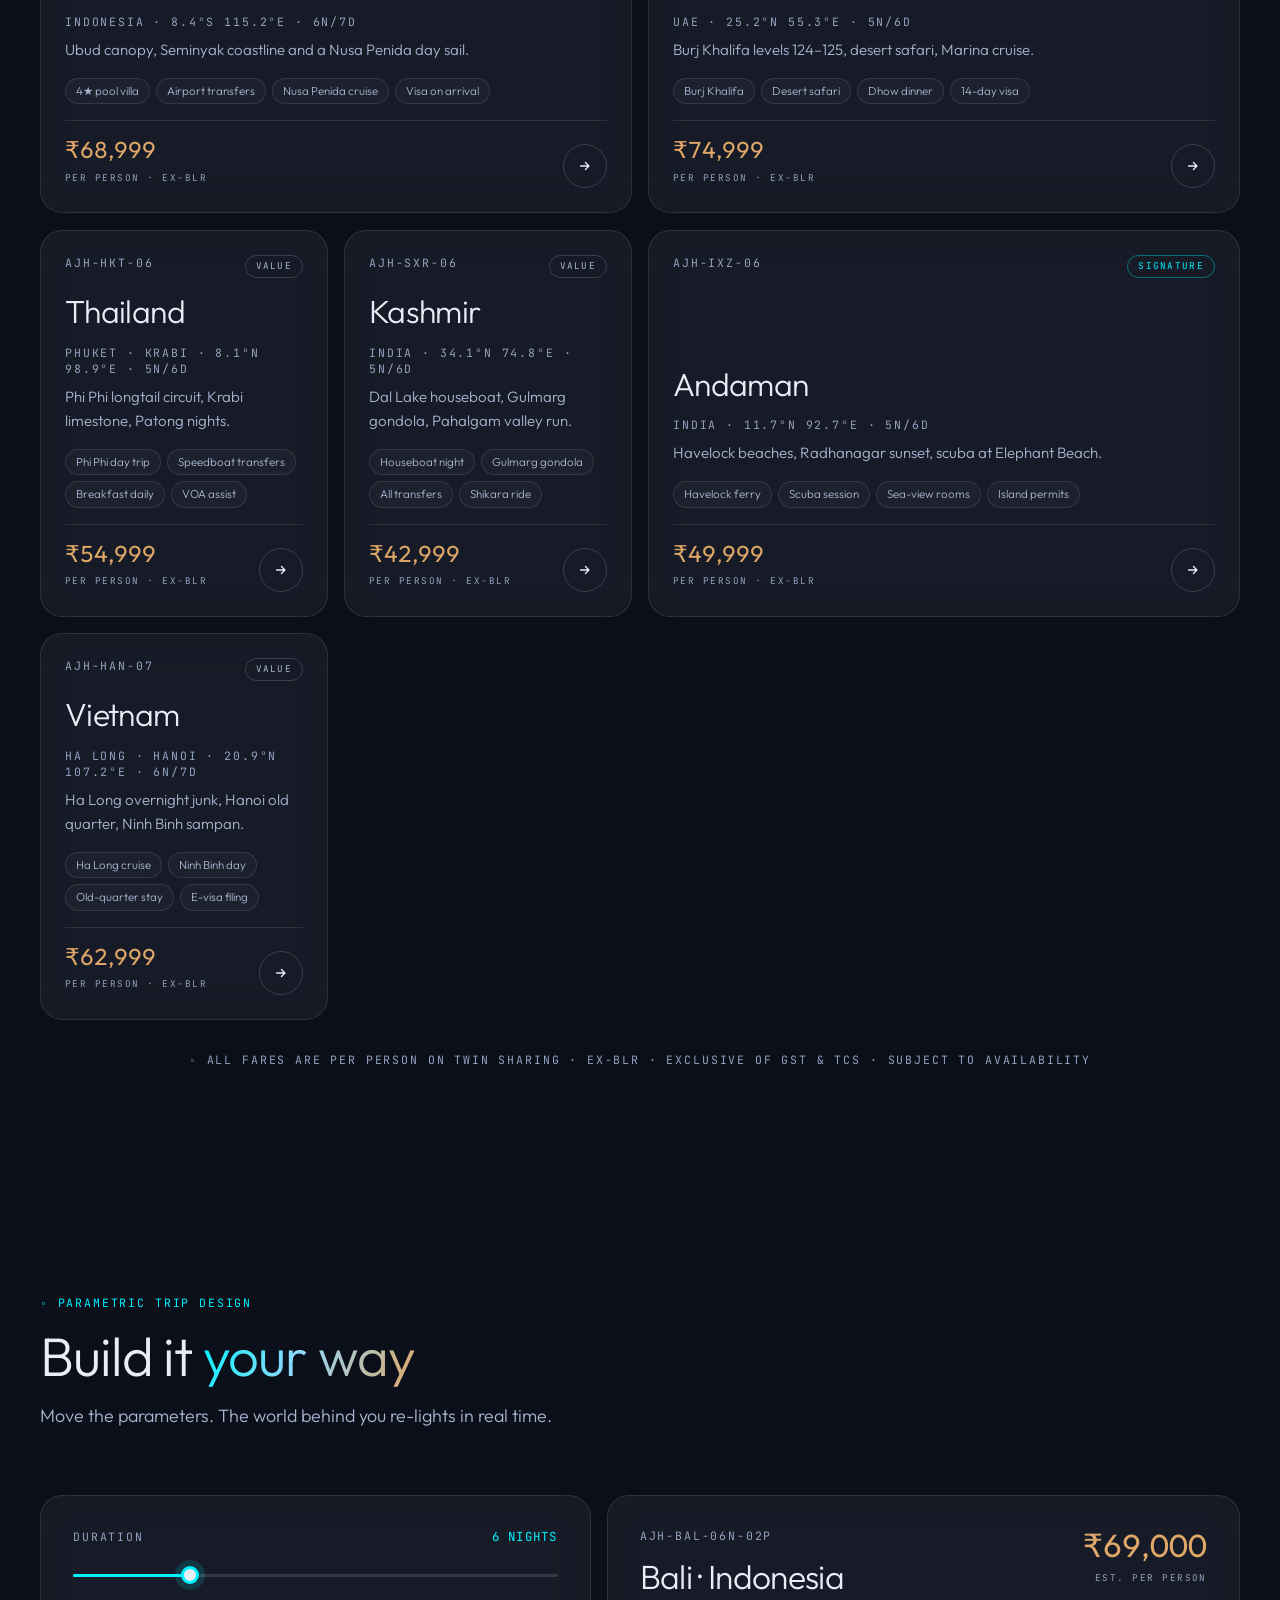
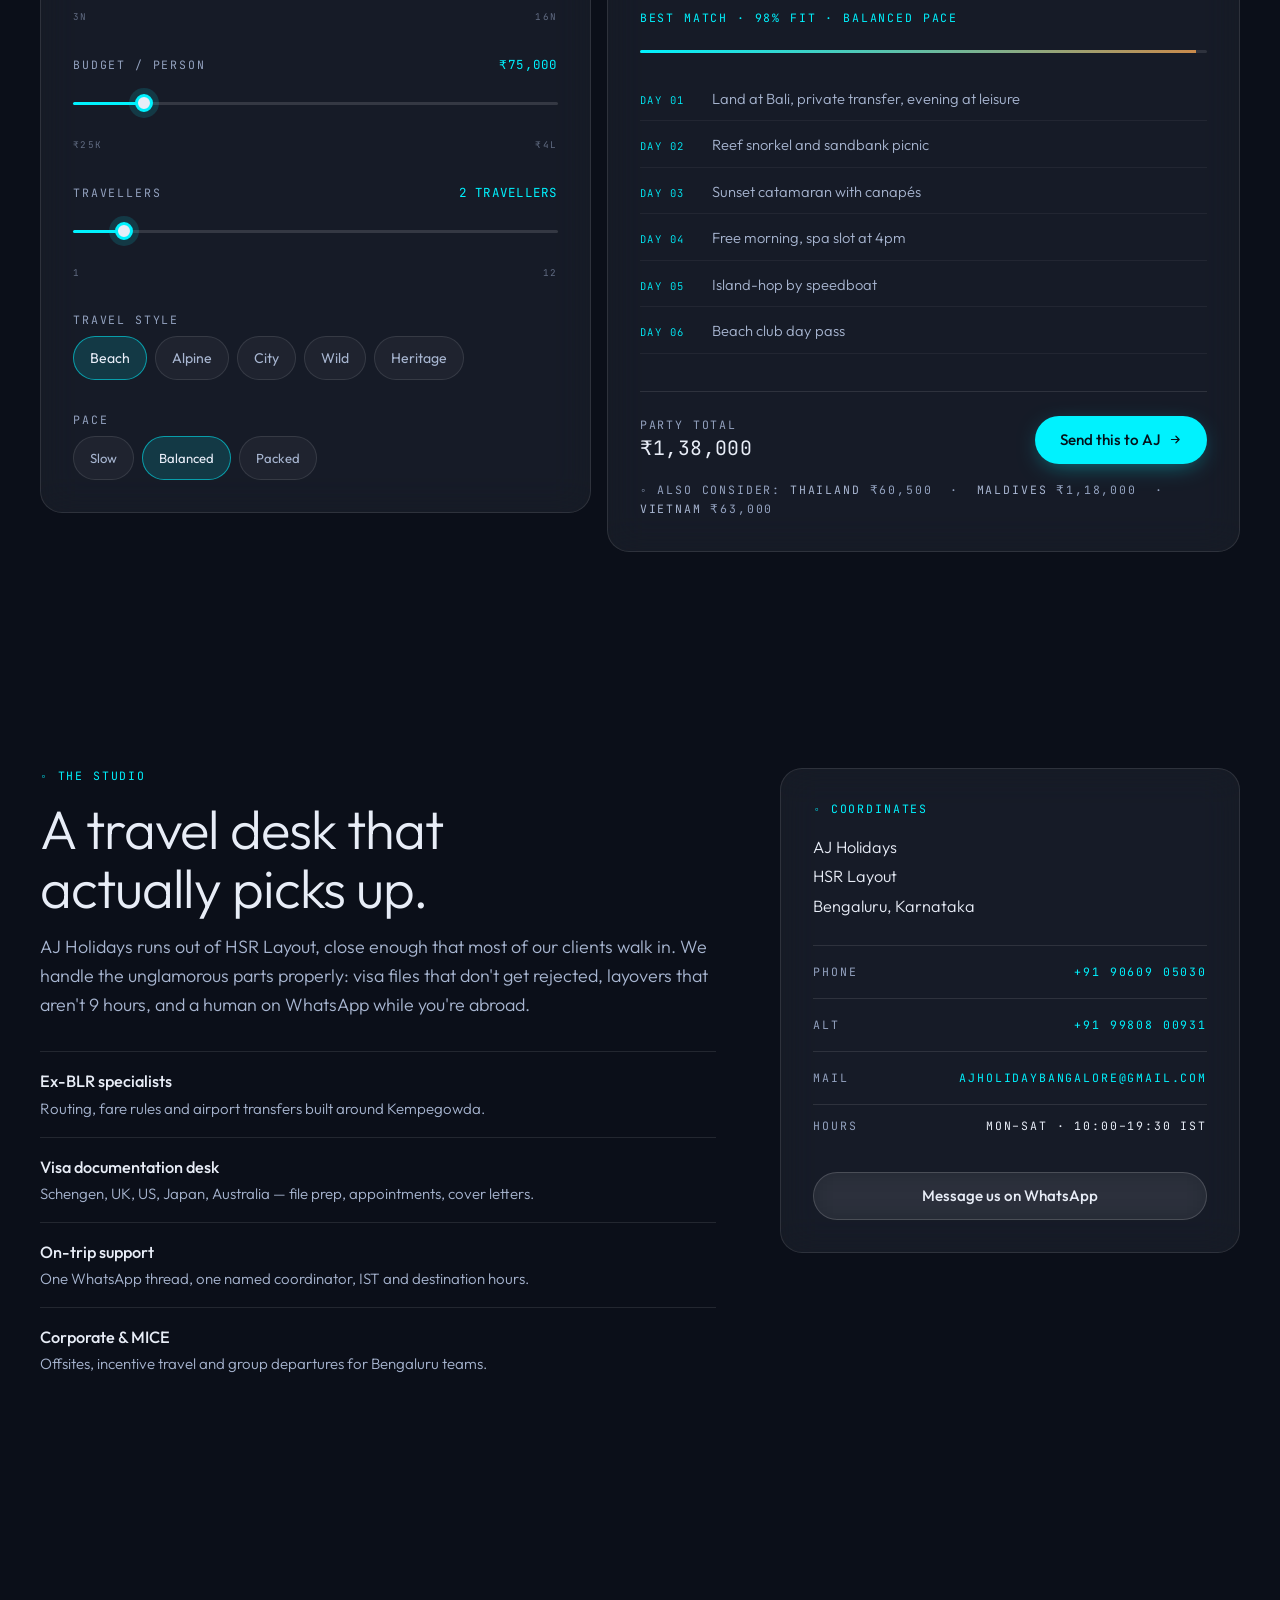
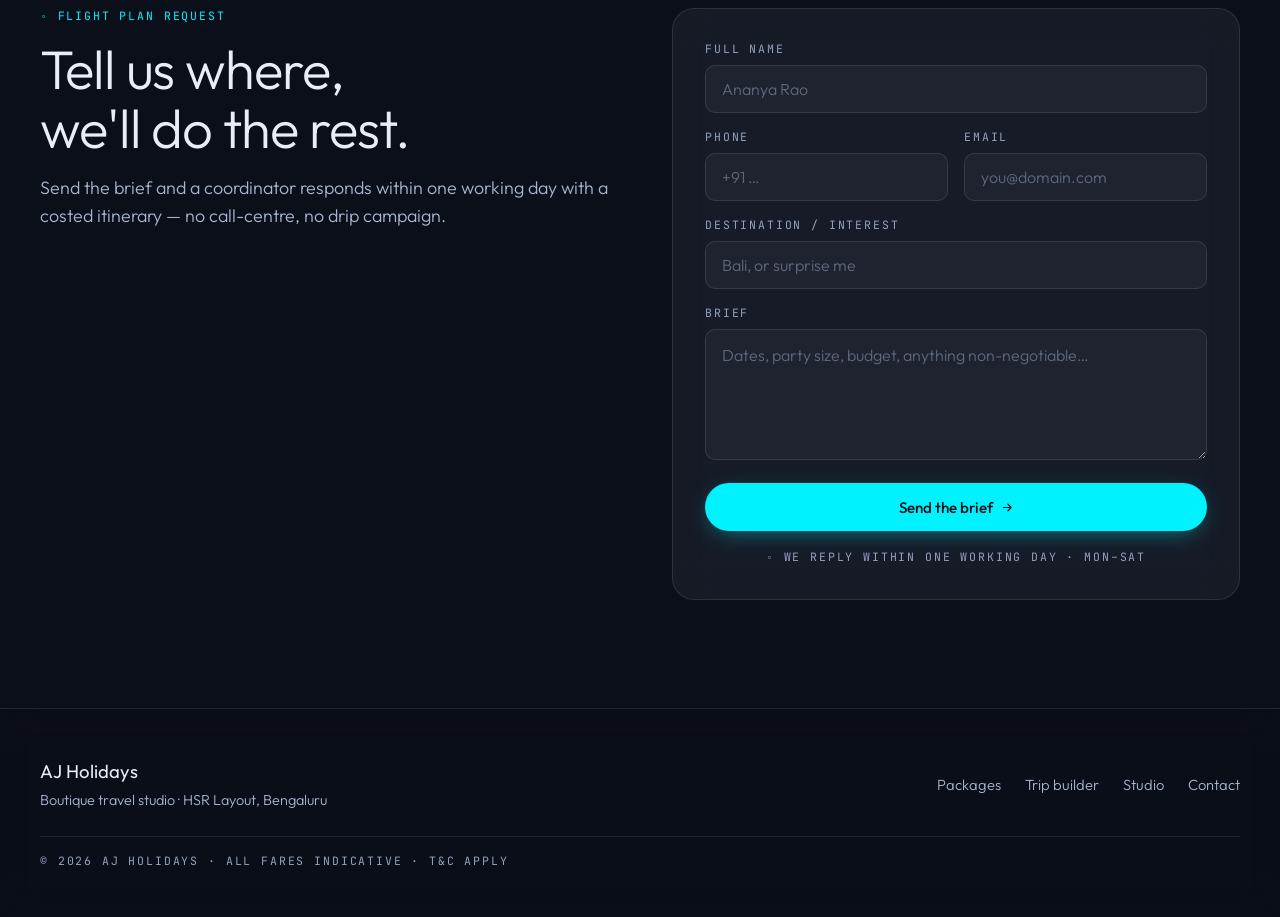
==== commit 6d687ae8: "Fix silent lead loss on the enquiry form (T2) The form called window.open() to hand off to WhatsApp " ====
--- a/index.html
+++ b/index.html
@@ -403,9 +403,46 @@
       </button>
 
       <p class="form-note mono" id="formNote" role="status" aria-live="polite">
-        ◦ NO BACKEND WIRED — SUBMIT OPENS A PRE-FILLED WHATSAPP MESSAGE
+        ◦ WE REPLY WITHIN ONE WORKING DAY · MON–SAT
       </p>
     </form>
+
+    <!-- Handoff panel. Replaces the old behaviour of calling window.open() and
+         announcing success: a blocked popup made that a lie, and the enquiry
+         was lost silently. The send action is now a real anchor the visitor
+         clicks, which no popup blocker can intercept, plus copy / call / mail
+         fallbacks so there is always a way through. -->
+    <div class="panel handoff reveal" id="handoff" hidden
+         role="region" aria-labelledby="handoffTitle" tabindex="-1">
+      <p class="mono handoff__k">◦ READY TO SEND</p>
+      <h3 id="handoffTitle">Your brief is ready.</h3>
+      <p class="handoff__lede" id="handoffLede">
+        We've packed your details into a WhatsApp message. Tap below to send it.
+        Nothing reaches us until you do.
+      </p>
+
+      <a class="btn btn--solid btn--full" id="handoffWa" href="#" target="_blank" rel="noopener">
+        <span>Send on WhatsApp</span>
+        <svg viewBox="0 0 16 16" width="13" height="13" aria-hidden="true"><path d="M3 8h9M8.5 4l4 4-4 4" fill="none" stroke="currentColor" stroke-width="1.5" stroke-linecap="round" stroke-linejoin="round"/></svg>
+      </a>
+
+      <button class="btn btn--ghost btn--full" id="handoffCopy" type="button">
+        <span>Copy the message instead</span>
+      </button>
+
+      <p class="handoff__alt mono">
+        <span>OR</span>
+        <a href="tel:+919060905030">CALL +91 90609 05030</a>
+        <a href="mailto:ajholidaybangalore@gmail.com?subject=Trip%20enquiry">EMAIL US</a>
+      </p>
+
+      <details class="handoff__peek">
+        <summary class="mono">SEE EXACTLY WHAT GETS SENT</summary>
+        <pre id="handoffMsg"></pre>
+      </details>
+
+      <button class="handoff__back mono" id="handoffBack" type="button">← EDIT MY DETAILS</button>
+    </div>
   </div>
 </section>
 
--- a/assets/css/style.css
+++ b/assets/css/style.css
@@ -59,6 +59,7 @@
 }
 
 img,svg{ max-width:100%; display:block; }
+[hidden]{ display:none !important; }   /* beats any component display rule */
 
 .mono{
   font-family:'JetBrains Mono',ui-monospace,SFMono-Regular,Menlo,monospace;
@@ -659,6 +660,62 @@
 
 .form-note{ color:var(--fg-dim); margin:var(--space-md) 0 0; text-align:center; line-height:1.7; }
 .form-note.is-ok{ color:var(--cyan); }
+.form-note.is-bad{ color:var(--bad); }
+
+/* ── Handoff panel (shown after a valid submit) ──────────────────────── */
+.handoff{ margin-top:var(--space-md); }
+.handoff[hidden]{ display:none; }
+.handoff__k{ color:var(--cyan); margin:0 0 var(--space-md); }
+.handoff h3{
+  font-size:clamp(1.4rem,3vw,1.9rem); font-weight:300;
+  margin:0 0 var(--space-sm);
+}
+.handoff__lede{ color:var(--fg-muted); margin:0 0 var(--space-lg); font-size:.98rem; }
+.handoff .btn{ margin-bottom:var(--space-sm); }
+.handoff__alt{
+  color:var(--fg-dim); margin:var(--space-md) 0 0;
+  display:flex; flex-wrap:wrap; align-items:center; justify-content:center;
+  gap:var(--space-sm);
+}
+/* These are the fallbacks for someone whose WhatsApp handoff just failed.
+   They get full 44px targets, not 15px of inline text. */
+.handoff__alt a{
+  color:var(--cyan); text-decoration:none;
+  display:inline-flex; align-items:center;
+  min-height:44px; padding:0 var(--space-sm);
+  border-radius:var(--r-sm);
+  transition:background var(--t) var(--ease);
+}
+.handoff__alt a:hover{ background:rgba(0,242,254,.10); text-decoration:underline; }
+
+.handoff__peek{ margin-top:var(--space-lg); border-top:1px solid var(--line); padding-top:var(--space-md); }
+.handoff__peek summary{
+  color:var(--fg-dim); cursor:pointer; list-style:none;
+  min-height:44px; display:flex; align-items:center;
+  font-family:'JetBrains Mono',ui-monospace,monospace;
+  font-size:.66rem; letter-spacing:.16em;
+  transition:color var(--t) var(--ease);
+}
+.handoff__peek summary::-webkit-details-marker{ display:none; }
+.handoff__peek summary::before{ content:'+'; margin-right:10px; color:var(--cyan); }
+.handoff__peek[open] summary::before{ content:'–'; }
+.handoff__peek summary:hover{ color:var(--fg); }
+.handoff__peek pre{
+  margin:0; padding:var(--space-md);
+  background:rgba(0,0,0,.28); border:1px solid var(--line); border-radius:var(--r-sm);
+  color:var(--fg-muted); font-family:'JetBrains Mono',ui-monospace,monospace;
+  font-size:.74rem; line-height:1.75;
+  white-space:pre-wrap; word-break:break-word;
+  max-height:240px; overflow-y:auto;
+}
+.handoff__back{
+  display:block; width:100%; min-height:44px; margin-top:var(--space-md);
+  background:none; border:0; cursor:pointer; color:var(--fg-dim);
+  font-family:'JetBrains Mono',ui-monospace,monospace;
+  font-size:.66rem; letter-spacing:.16em; text-transform:uppercase;
+  transition:color var(--t) var(--ease);
+}
+.handoff__back:hover{ color:var(--fg); }
 
 /* ═══════════════════════════ FOOTER ═════════════════════════════════ */
 .footer{
